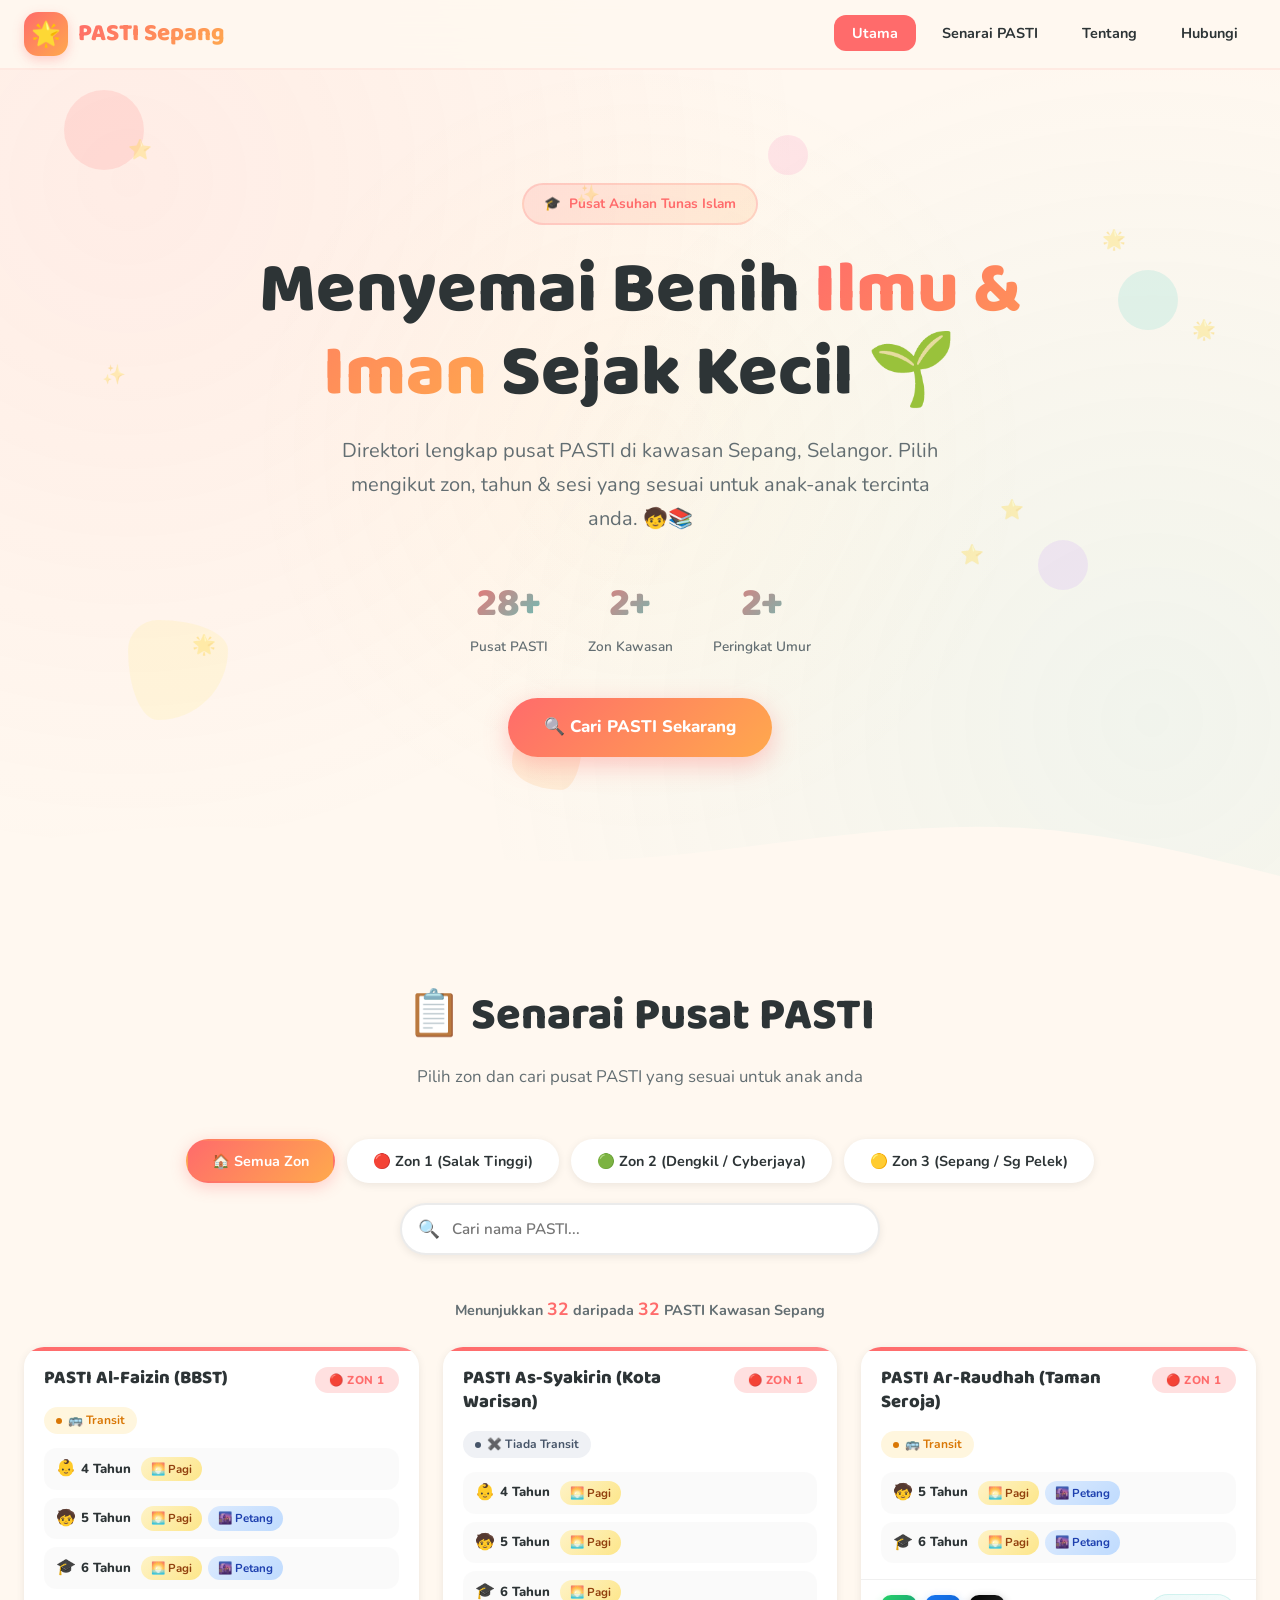
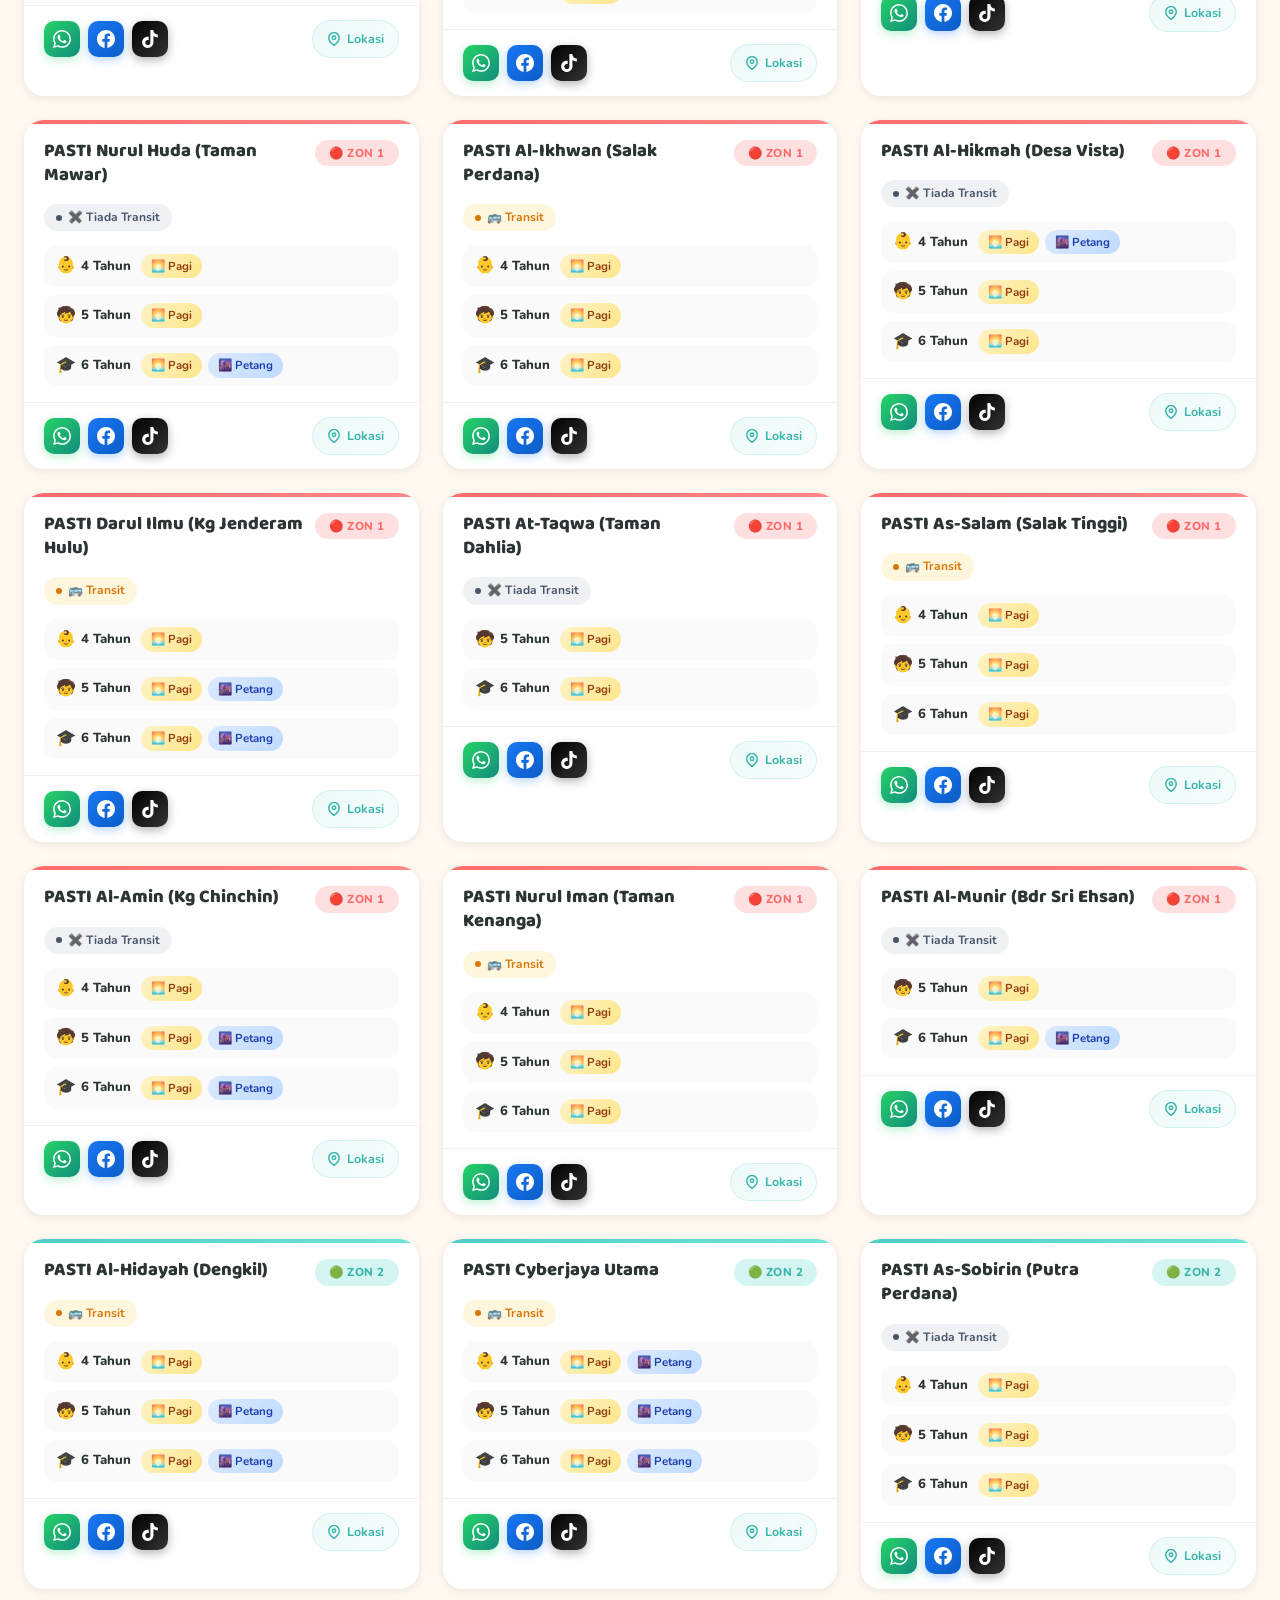
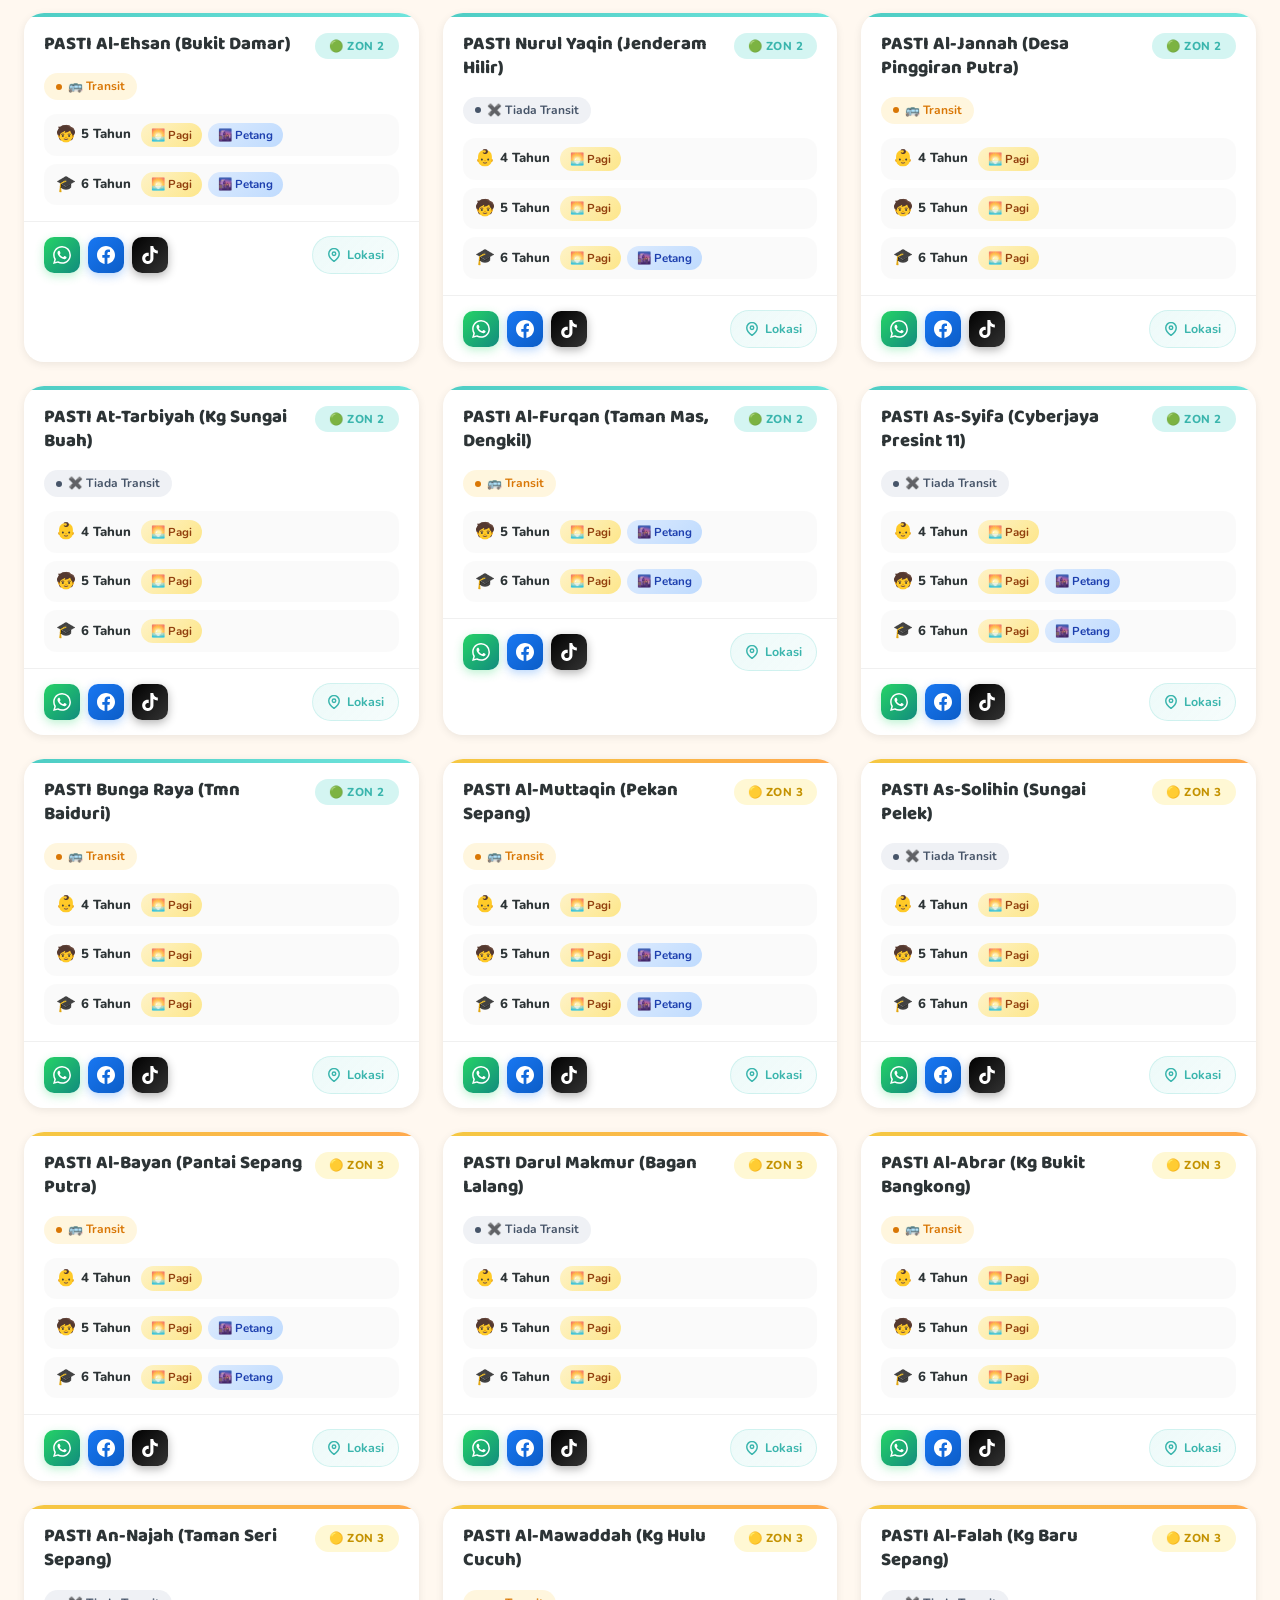
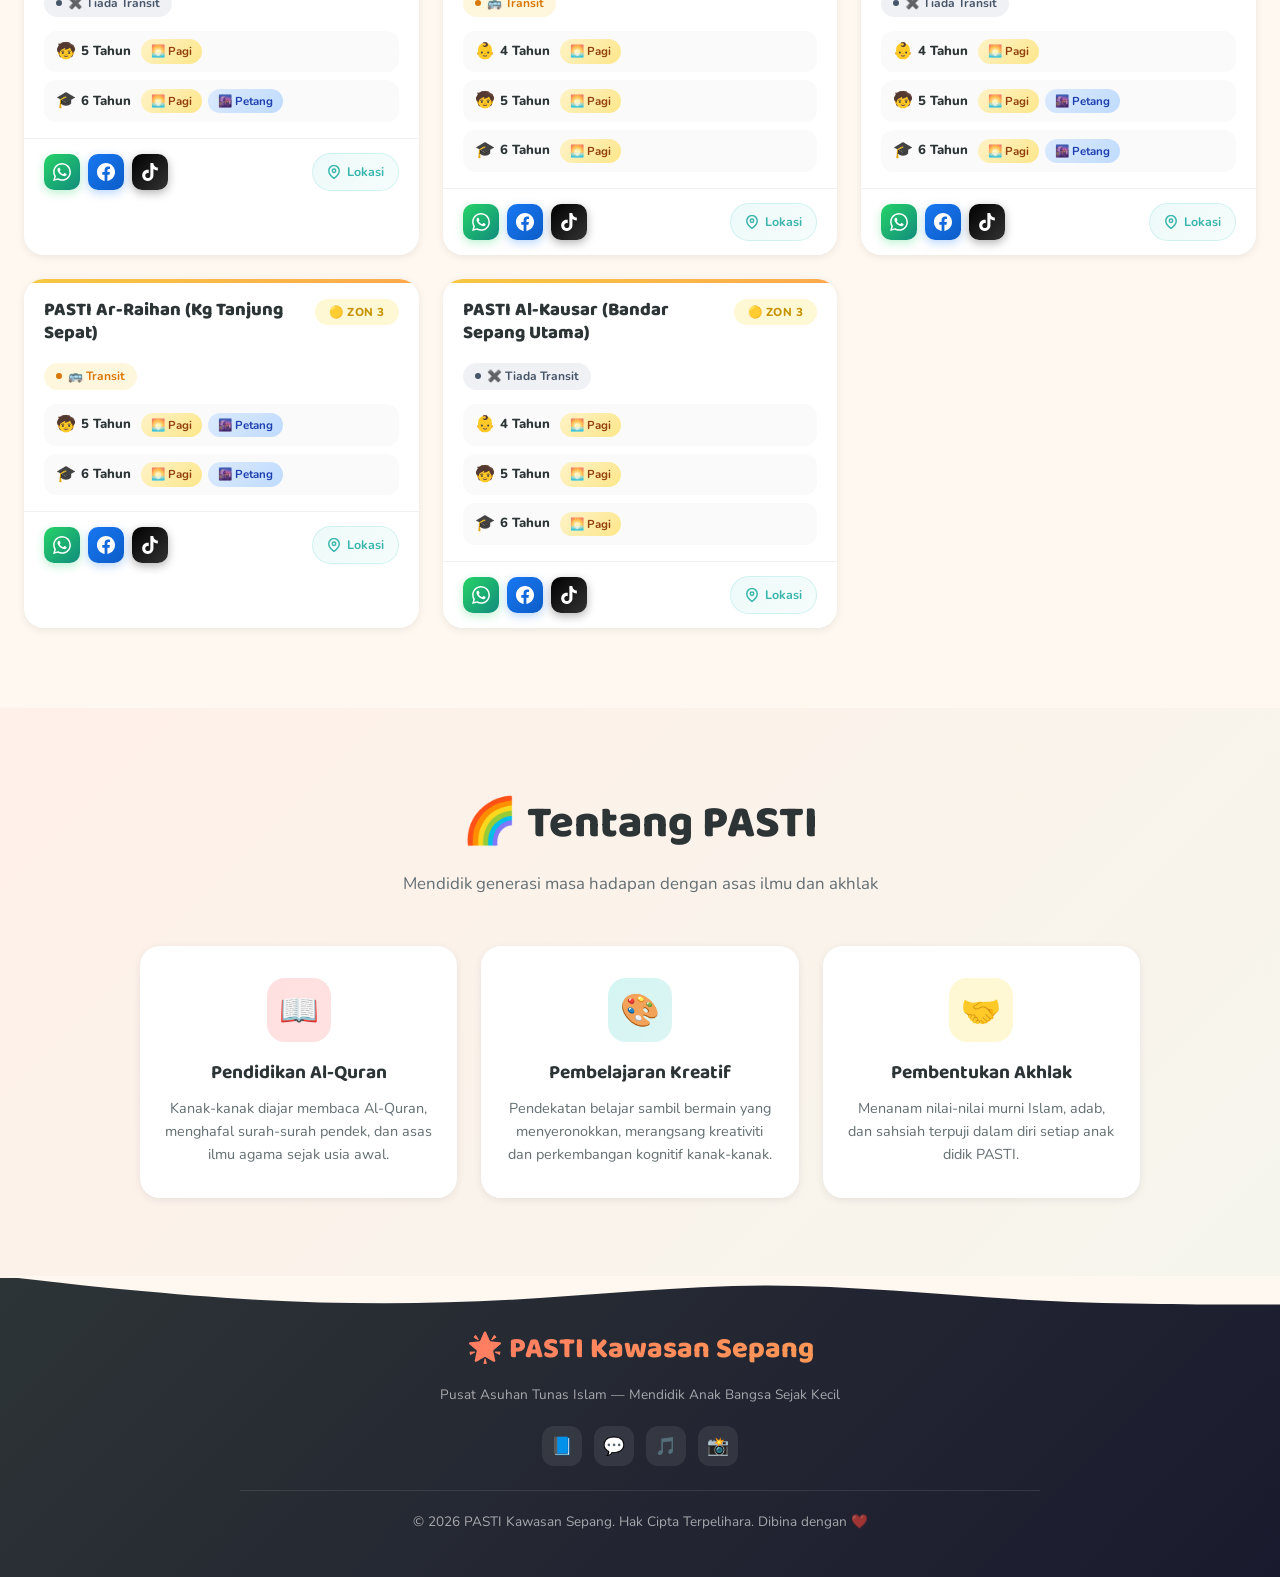
==== index.html @ 8400c545 "Initial commit - PASTI Sepang Landing Page" ====
<!DOCTYPE html>
<html lang="ms">
<head>
  <meta charset="UTF-8">
  <meta name="viewport" content="width=device-width, initial-scale=1.0">
  <meta name="description" content="Direktori PASTI (Pusat Asuhan Tunas Islam) - Cari pusat pendidikan awal kanak-kanak Islam berdekatan anda. Maklumat lengkap termasuk sesi, tahun, dan lokasi.">
  <meta name="keywords" content="PASTI, Pusat Asuhan Tunas Islam, pendidikan awal kanak-kanak, prasekolah Islam, Malaysia">
  <title>PASTI Kawasan Sepang — Pusat Asuhan Tunas Islam | Direktori Lengkap</title>
  <link rel="stylesheet" href="style.css">
  <link rel="icon" href="data:image/svg+xml,<svg xmlns='http://www.w3.org/2000/svg' viewBox='0 0 100 100'><text y='.9em' font-size='90'>🌟</text></svg>">
</head>
<body>

  <!-- Floating Decorative Shapes -->
  <div class="floating-shapes">
    <div class="shape"></div>
    <div class="shape"></div>
    <div class="shape"></div>
    <div class="shape"></div>
    <div class="shape"></div>
    <div class="shape"></div>
  </div>

  <!-- ========== NAVBAR ========== -->
  <nav class="navbar" id="navbar">
    <div class="nav-container">
      <a href="#" class="nav-logo">
        <div class="nav-logo-icon">🌟</div>
        <span class="nav-logo-text">PASTI Sepang</span>
      </a>
      <button class="mobile-menu-btn" id="mobileMenuBtn" aria-label="Toggle menu">☰</button>
      <ul class="nav-links" id="navLinks">
        <li><a href="#hero" class="active">Utama</a></li>
        <li><a href="#senarai">Senarai PASTI</a></li>
        <li><a href="#tentang">Tentang</a></li>
        <li><a href="#hubungi">Hubungi</a></li>
      </ul>
    </div>
  </nav>

  <!-- ========== HERO SECTION ========== -->
  <section class="hero" id="hero">
    <!-- Decorative Stars -->
    <div class="hero-stars">
      <span class="star">⭐</span>
      <span class="star">🌟</span>
      <span class="star">✨</span>
      <span class="star">⭐</span>
      <span class="star">🌟</span>
      <span class="star">✨</span>
      <span class="star">⭐</span>
      <span class="star">🌟</span>
    </div>

    <div class="hero-content">
      <div class="hero-badge">
        <span>🎓</span> Pusat Asuhan Tunas Islam
      </div>

      <h1>
        Menyemai Benih <span class="highlight">Ilmu & Iman</span> Sejak Kecil 🌱
      </h1>

      <p class="hero-subtitle">
        Direktori lengkap pusat PASTI di kawasan Sepang, Selangor. Pilih mengikut zon, tahun & sesi yang sesuai untuk anak-anak tercinta anda. 🧒📚
      </p>

      <div class="hero-stats">
        <div class="hero-stat">
          <div class="hero-stat-number" data-target="32">0+</div>
          <div class="hero-stat-label">Pusat PASTI</div>
        </div>
        <div class="hero-stat">
          <div class="hero-stat-number" data-target="3">0+</div>
          <div class="hero-stat-label">Zon Kawasan</div>
        </div>
        <div class="hero-stat">
          <div class="hero-stat-number" data-target="3">0+</div>
          <div class="hero-stat-label">Peringkat Umur</div>
        </div>
      </div>

      <div class="hero-cta">
        <a href="#senarai" class="hero-cta-btn">
          🔍 Cari PASTI Sekarang
        </a>
      </div>
    </div>

    <!-- Wave separator -->
    <svg class="hero-clouds" viewBox="0 0 1440 120" preserveAspectRatio="none">
      <path fill="#FFF8F0" d="M0,64L48,58.7C96,53,192,43,288,48C384,53,480,75,576,80C672,85,768,75,864,64C960,53,1056,43,1152,48C1248,53,1344,75,1392,85.3L1440,96L1440,120L1392,120C1344,120,1248,120,1152,120C1056,120,960,120,864,120C768,120,672,120,576,120C480,120,384,120,288,120C192,120,96,120,48,120L0,120Z"></path>
    </svg>
  </section>

  <!-- ========== PASTI LIST SECTION ========== -->
  <section class="section" id="senarai">
    <div class="filter-container">
      <div class="section-header">
        <h2 class="section-title">📋 Senarai Pusat PASTI</h2>
        <p class="section-subtitle">Pilih zon dan cari pusat PASTI yang sesuai untuk anak anda</p>
      </div>

      <!-- Zone Filters -->
      <div class="filter-bar">
        <button class="filter-btn active" data-zone="all">🏠 Semua Zon</button>
        <button class="filter-btn" data-zone="1">🔴 Zon 1 (Salak Tinggi)</button>
        <button class="filter-btn" data-zone="2">🟢 Zon 2 (Dengkil / Cyberjaya)</button>
        <button class="filter-btn" data-zone="3">🟡 Zon 3 (Sepang / Sg Pelek)</button>
      </div>

      <!-- Search -->
      <div class="search-container">
        <span class="search-icon">🔍</span>
        <input type="text" id="searchInput" class="search-input" placeholder="Cari nama PASTI..." aria-label="Cari PASTI">
      </div>

      <!-- Result count -->
      <div class="result-count" id="resultCount"></div>
    </div>

    <!-- Cards Grid -->
    <div class="cards-grid" id="cardsGrid">
      <!-- Cards rendered by JS -->
    </div>
  </section>

  <!-- ========== ABOUT SECTION ========== -->
  <section class="section about-section" id="tentang">
    <div class="section-header">
      <h2 class="section-title">🌈 Tentang PASTI</h2>
      <p class="section-subtitle">Mendidik generasi masa hadapan dengan asas ilmu dan akhlak</p>
    </div>

    <div class="about-grid">
      <div class="about-card">
        <div class="about-icon">📖</div>
        <h3>Pendidikan Al-Quran</h3>
        <p>Kanak-kanak diajar membaca Al-Quran, menghafal surah-surah pendek, dan asas ilmu agama sejak usia awal.</p>
      </div>
      <div class="about-card">
        <div class="about-icon">🎨</div>
        <h3>Pembelajaran Kreatif</h3>
        <p>Pendekatan belajar sambil bermain yang menyeronokkan, merangsang kreativiti dan perkembangan kognitif kanak-kanak.</p>
      </div>
      <div class="about-card">
        <div class="about-icon">🤝</div>
        <h3>Pembentukan Akhlak</h3>
        <p>Menanam nilai-nilai murni Islam, adab, dan sahsiah terpuji dalam diri setiap anak didik PASTI.</p>
      </div>
    </div>
  </section>

  <!-- ========== FOOTER ========== -->
  <footer class="footer" id="hubungi">
    <!-- Wave -->
    <svg class="footer-wave" viewBox="0 0 1440 60" preserveAspectRatio="none">
      <path fill="#FFF8F0" d="M0,0L48,5.3C96,11,192,21,288,26.7C384,32,480,32,576,26.7C672,21,768,11,864,10.7C960,11,1056,21,1152,26.7C1248,32,1344,32,1392,32L1440,32L1440,0L1392,0C1344,0,1248,0,1152,0C1056,0,960,0,864,0C768,0,672,0,576,0C480,0,384,0,288,0C192,0,96,0,48,0L0,0Z"></path>
    </svg>

    <div class="footer-content">
      <div class="footer-logo">🌟 PASTI Kawasan Sepang</div>
      <p>Pusat Asuhan Tunas Islam — Mendidik Anak Bangsa Sejak Kecil</p>

      <div class="footer-social">
        <a href="#" title="Facebook" aria-label="Facebook">📘</a>
        <a href="https://wa.me/60123456789" title="WhatsApp" aria-label="WhatsApp">💬</a>
        <a href="#" title="TikTok" aria-label="TikTok">🎵</a>
        <a href="#" title="Instagram" aria-label="Instagram">📸</a>
      </div>

      <hr class="footer-divider">

      <p class="footer-copy">© 2026 PASTI Kawasan Sepang. Hak Cipta Terpelihara. Dibina dengan ❤️</p>
    </div>
  </footer>

  <!-- Back to Top Button -->
  <button class="back-to-top" id="backToTop" aria-label="Kembali ke atas">
    ↑
  </button>

  <script src="script.js"></script>
</body>
</html>
---- style.css ----
﻿/* ========================================
   PASTI LANDING PAGE - CHILDREN'S THEME
   ======================================== */

@import url('https://fonts.googleapis.com/css2?family=Nunito:wght@400;600;700;800;900&family=Baloo+2:wght@400;500;600;700;800&display=swap');

/* ---------- CSS Variables ---------- */
:root {
  --primary: #FF6B6B;
  --primary-dark: #E85555;
  --secondary: #4ECDC4;
  --secondary-dark: #3AB5AD;
  --accent-yellow: #FFE66D;
  --accent-orange: #FFA94D;
  --accent-purple: #C084FC;
  --accent-pink: #F472B6;
  --accent-blue: #60A5FA;
  --accent-green: #34D399;
  --bg-light: #FFF8F0;
  --bg-card: #FFFFFF;
  --text-dark: #2D3436;
  --text-medium: #636E72;
  --text-light: #B2BEC3;
  --shadow-sm: 0 2px 8px rgba(0,0,0,0.08);
  --shadow-md: 0 4px 16px rgba(0,0,0,0.1);
  --shadow-lg: 0 8px 32px rgba(0,0,0,0.12);
  --shadow-glow: 0 0 30px rgba(78,205,196,0.3);
  --radius-sm: 12px;
  --radius-md: 20px;
  --radius-lg: 28px;
  --radius-xl: 40px;
  --font-heading: 'Baloo 2', cursive;
  --font-body: 'Nunito', sans-serif;

  /* Zone Colors */
  --zone1: #FF6B6B;
  --zone1-light: #FFE0E0;
  --zone2: #4ECDC4;
  --zone2-light: #D4F5F2;
  --zone3: #FFE66D;
  --zone3-light: #FFF8D4;
}

/* ---------- Reset & Base ---------- */
*, *::before, *::after {
  margin: 0;
  padding: 0;
  box-sizing: border-box;
}

html {
  scroll-behavior: smooth;
  font-size: 16px;
}

body {
  font-family: var(--font-body);
  background: var(--bg-light);
  color: var(--text-dark);
  overflow-x: hidden;
  line-height: 1.6;
}

/* ---------- Decorative Background ---------- */
body::before {
  content: '';
  position: fixed;
  top: 0;
  left: 0;
  width: 100%;
  height: 100%;
  background: 
    radial-gradient(circle at 10% 20%, rgba(255,107,107,0.08) 0%, transparent 50%),
    radial-gradient(circle at 90% 80%, rgba(78,205,196,0.08) 0%, transparent 50%),
    radial-gradient(circle at 50% 50%, rgba(255,230,109,0.05) 0%, transparent 50%);
  pointer-events: none;
  z-index: 0;
}

/* ---------- Floating Shapes (Decorative) ---------- */
.floating-shapes {
  position: fixed;
  top: 0;
  left: 0;
  width: 100%;
  height: 100%;
  pointer-events: none;
  z-index: 0;
  overflow: hidden;
}

.shape {
  position: absolute;
  border-radius: 50%;
  opacity: 0.15;
  animation: floatShape 20s infinite ease-in-out;
}

.shape:nth-child(1) {
  width: 80px;
  height: 80px;
  background: var(--primary);
  top: 10%;
  left: 5%;
  animation-delay: 0s;
}
.shape:nth-child(2) {
  width: 60px;
  height: 60px;
  background: var(--secondary);
  top: 30%;
  right: 8%;
  animation-delay: -5s;
}
.shape:nth-child(3) {
  width: 100px;
  height: 100px;
  background: var(--accent-yellow);
  bottom: 20%;
  left: 10%;
  animation-delay: -10s;
  border-radius: 30% 70% 70% 30% / 30% 30% 70% 70%;
}
.shape:nth-child(4) {
  width: 50px;
  height: 50px;
  background: var(--accent-purple);
  top: 60%;
  right: 15%;
  animation-delay: -3s;
}
.shape:nth-child(5) {
  width: 70px;
  height: 70px;
  background: var(--accent-orange);
  top: 80%;
  left: 40%;
  animation-delay: -7s;
  border-radius: 60% 40% 30% 70% / 60% 30% 70% 40%;
}
.shape:nth-child(6) {
  width: 40px;
  height: 40px;
  background: var(--accent-pink);
  top: 15%;
  left: 60%;
  animation-delay: -12s;
}

@keyframes floatShape {
  0%, 100% { transform: translateY(0) rotate(0deg); }
  25% { transform: translateY(-30px) rotate(90deg); }
  50% { transform: translateY(-15px) rotate(180deg); }
  75% { transform: translateY(-40px) rotate(270deg); }
}

/* ---------- Navbar ---------- */
.navbar {
  position: fixed;
  top: 0;
  left: 0;
  width: 100%;
  z-index: 1000;
  padding: 12px 0;
  transition: all 0.4s ease;
  background: rgba(255,248,240,0.85);
  backdrop-filter: blur(20px);
  -webkit-backdrop-filter: blur(20px);
  border-bottom: 2px solid rgba(255,107,107,0.1);
}

.navbar.scrolled {
  padding: 8px 0;
  background: rgba(255,255,255,0.95);
  box-shadow: var(--shadow-md);
}

.nav-container {
  max-width: 1280px;
  margin: 0 auto;
  padding: 0 24px;
  display: flex;
  align-items: center;
  justify-content: space-between;
}

.nav-logo {
  display: flex;
  align-items: center;
  gap: 10px;
  text-decoration: none;
}

.nav-logo-icon {
  width: 44px;
  height: 44px;
  background: linear-gradient(135deg, var(--primary), var(--accent-orange));
  border-radius: 14px;
  display: flex;
  align-items: center;
  justify-content: center;
  font-size: 24px;
  box-shadow: 0 4px 12px rgba(255,107,107,0.3);
  transition: transform 0.3s ease;
}

.nav-logo:hover .nav-logo-icon {
  transform: rotate(10deg) scale(1.05);
}

.nav-logo-text {
  font-family: var(--font-heading);
  font-size: 1.5rem;
  font-weight: 800;
  background: linear-gradient(135deg, var(--primary), var(--accent-orange));
  -webkit-background-clip: text;
  -webkit-text-fill-color: transparent;
  background-clip: text;
}

.nav-links {
  display: flex;
  align-items: center;
  gap: 8px;
  list-style: none;
}

.nav-links a {
  text-decoration: none;
  color: var(--text-dark);
  font-weight: 700;
  padding: 8px 18px;
  border-radius: var(--radius-sm);
  transition: all 0.3s ease;
  font-size: 0.9rem;
}

.nav-links a:hover {
  background: rgba(255,107,107,0.1);
  color: var(--primary);
}

.nav-links a.active {
  background: var(--primary);
  color: white;
}

.mobile-menu-btn {
  display: none;
  background: none;
  border: none;
  font-size: 1.8rem;
  cursor: pointer;
  color: var(--text-dark);
  padding: 4px;
}

/* ---------- Hero Section ---------- */
.hero {
  position: relative;
  min-height: 100vh;
  display: flex;
  align-items: center;
  justify-content: center;
  text-align: center;
  padding: 120px 24px 80px;
  overflow: hidden;
  z-index: 1;
}

.hero-content {
  max-width: 800px;
  z-index: 2;
}

.hero-badge {
  display: inline-flex;
  align-items: center;
  gap: 8px;
  padding: 8px 20px;
  background: linear-gradient(135deg, rgba(255,107,107,0.15), rgba(255,169,77,0.15));
  border-radius: 50px;
  font-size: 0.85rem;
  font-weight: 700;
  color: var(--primary);
  margin-bottom: 24px;
  border: 2px solid rgba(255,107,107,0.2);
  animation: fadeInDown 0.8s ease;
}

.hero-badge span {
  animation: pulse 2s infinite;
}

.hero h1 {
  font-family: var(--font-heading);
  font-size: clamp(2.5rem, 6vw, 4.5rem);
  font-weight: 800;
  line-height: 1.15;
  margin-bottom: 20px;
  animation: fadeInUp 0.8s ease 0.2s both;
}

.hero h1 .highlight {
  background: linear-gradient(135deg, var(--primary), var(--accent-orange), var(--secondary));
  -webkit-background-clip: text;
  -webkit-text-fill-color: transparent;
  background-clip: text;
  background-size: 200% 200%;
  animation: gradientShift 4s ease infinite;
}

.hero-subtitle {
  font-size: clamp(1rem, 2vw, 1.25rem);
  color: var(--text-medium);
  max-width: 600px;
  margin: 0 auto 36px;
  line-height: 1.7;
  animation: fadeInUp 0.8s ease 0.4s both;
}

.hero-stats {
  display: flex;
  justify-content: center;
  gap: 40px;
  flex-wrap: wrap;
  animation: fadeInUp 0.8s ease 0.6s both;
}

.hero-stat {
  text-align: center;
}

.hero-stat-number {
  font-family: var(--font-heading);
  font-size: 2.5rem;
  font-weight: 800;
  background: linear-gradient(135deg, var(--primary), var(--secondary));
  -webkit-background-clip: text;
  -webkit-text-fill-color: transparent;
  background-clip: text;
}

.hero-stat-label {
  font-size: 0.85rem;
  color: var(--text-medium);
  font-weight: 600;
}

.hero-cta {
  margin-top: 40px;
  animation: fadeInUp 0.8s ease 0.8s both;
}

.hero-cta-btn {
  display: inline-flex;
  align-items: center;
  gap: 10px;
  padding: 16px 36px;
  background: linear-gradient(135deg, var(--primary), var(--accent-orange));
  color: white;
  text-decoration: none;
  border-radius: 50px;
  font-weight: 800;
  font-size: 1.05rem;
  border: none;
  cursor: pointer;
  box-shadow: 0 8px 24px rgba(255,107,107,0.35);
  transition: all 0.3s ease;
}

.hero-cta-btn:hover {
  transform: translateY(-3px);
  box-shadow: 0 12px 32px rgba(255,107,107,0.45);
}

/* Decorative clouds */
.hero-clouds {
  position: absolute;
  bottom: 0;
  left: 0;
  width: 100%;
  height: 120px;
  z-index: 1;
}

/* Stars decoration */
.hero-stars {
  position: absolute;
  top: 0;
  left: 0;
  width: 100%;
  height: 100%;
  pointer-events: none;
}

.star {
  position: absolute;
  font-size: 1.2rem;
  opacity: 0.3;
  animation: twinkle 3s ease-in-out infinite;
}

.star:nth-child(1) { top: 15%; left: 10%; animation-delay: 0s; }
.star:nth-child(2) { top: 25%; right: 12%; animation-delay: 1s; }
.star:nth-child(3) { top: 40%; left: 8%; animation-delay: 0.5s; }
.star:nth-child(4) { top: 55%; right: 20%; animation-delay: 1.5s; }
.star:nth-child(5) { top: 70%; left: 15%; animation-delay: 2s; }
.star:nth-child(6) { top: 20%; left: 45%; animation-delay: 0.3s; }
.star:nth-child(7) { top: 60%; left: 75%; animation-delay: 1.2s; }
.star:nth-child(8) { top: 35%; right: 5%; animation-delay: 0.8s; }

@keyframes twinkle {
  0%, 100% { opacity: 0.2; transform: scale(1); }
  50% { opacity: 0.6; transform: scale(1.3); }
}

@keyframes gradientShift {
  0%, 100% { background-position: 0% 50%; }
  50% { background-position: 100% 50%; }
}

/* ---------- Section Common ---------- */
.section {
  position: relative;
  padding: 80px 24px;
  z-index: 1;
}

.section-header {
  text-align: center;
  margin-bottom: 48px;
}

.section-title {
  font-family: var(--font-heading);
  font-size: clamp(1.8rem, 4vw, 2.8rem);
  font-weight: 800;
  margin-bottom: 12px;
}

.section-subtitle {
  font-size: 1.05rem;
  color: var(--text-medium);
  max-width: 600px;
  margin: 0 auto;
}

/* ---------- Zone Filter ---------- */
.filter-container {
  max-width: 1280px;
  margin: 0 auto;
}

.filter-bar {
  display: flex;
  align-items: center;
  justify-content: center;
  gap: 12px;
  flex-wrap: wrap;
  margin-bottom: 20px;
}

.filter-btn {
  padding: 10px 24px;
  border: 2px solid transparent;
  border-radius: 50px;
  font-family: var(--font-body);
  font-weight: 700;
  font-size: 0.9rem;
  cursor: pointer;
  transition: all 0.3s ease;
  background: white;
  color: var(--text-dark);
  box-shadow: var(--shadow-sm);
}

.filter-btn:hover {
  transform: translateY(-2px);
  box-shadow: var(--shadow-md);
}

.filter-btn.active {
  background: linear-gradient(135deg, var(--primary), var(--accent-orange));
  color: white;
  border-color: transparent;
  box-shadow: 0 4px 16px rgba(255,107,107,0.3);
}

.filter-btn[data-zone="1"].active {
  background: linear-gradient(135deg, var(--zone1), #FF8787);
}
.filter-btn[data-zone="2"].active {
  background: linear-gradient(135deg, var(--zone2), #6FE4DC);
}
.filter-btn[data-zone="3"].active {
  background: linear-gradient(135deg, #F5C842, var(--accent-orange));
}

/* Search bar */
.search-container {
  max-width: 480px;
  margin: 0 auto 40px;
  position: relative;
}

.search-input {
  width: 100%;
  padding: 14px 20px 14px 50px;
  border: 2px solid rgba(0,0,0,0.08);
  border-radius: 50px;
  font-family: var(--font-body);
  font-size: 0.95rem;
  font-weight: 600;
  background: white;
  color: var(--text-dark);
  box-shadow: var(--shadow-sm);
  transition: all 0.3s ease;
  outline: none;
}

.search-input:focus {
  border-color: var(--secondary);
  box-shadow: 0 0 0 4px rgba(78,205,196,0.15);
}

.search-icon {
  position: absolute;
  left: 18px;
  top: 50%;
  transform: translateY(-50%);
  font-size: 1.1rem;
  color: var(--text-light);
}

/* Result count */
.result-count {
  text-align: center;
  margin-bottom: 24px;
  font-weight: 700;
  color: var(--text-medium);
  font-size: 0.9rem;
}

.result-count span {
  color: var(--primary);
  font-size: 1.1rem;
}

/* ---------- Cards Grid ---------- */
.cards-grid {
  max-width: 1280px;
  margin: 0 auto;
  display: grid;
  grid-template-columns: repeat(auto-fill, minmax(360px, 1fr));
  gap: 24px;
}

/* ---------- PASTI Card ---------- */
.pasti-card {
  background: var(--bg-card);
  border-radius: var(--radius-md);
  overflow: hidden;
  box-shadow: var(--shadow-sm);
  transition: all 0.4s cubic-bezier(0.25, 0.46, 0.45, 0.94);
  position: relative;
  animation: fadeInUp 0.6s ease both;
}

.pasti-card:hover {
  transform: translateY(-6px);
  box-shadow: var(--shadow-lg);
}

.pasti-card::before {
  content: '';
  position: absolute;
  top: 0;
  left: 0;
  right: 0;
  height: 4px;
  border-radius: var(--radius-md) var(--radius-md) 0 0;
}

.pasti-card[data-zone="1"]::before {
  background: linear-gradient(90deg, var(--zone1), #FF8787);
}
.pasti-card[data-zone="2"]::before {
  background: linear-gradient(90deg, var(--zone2), #6FE4DC);
}
.pasti-card[data-zone="3"]::before {
  background: linear-gradient(90deg, #F5C842, var(--accent-orange));
}

.card-header {
  padding: 20px 20px 12px;
  display: flex;
  align-items: flex-start;
  justify-content: space-between;
  gap: 12px;
}

.card-title-wrap {
  flex: 1;
}

.card-title {
  font-family: var(--font-heading);
  font-size: 1.15rem;
  font-weight: 800;
  color: var(--text-dark);
  line-height: 1.3;
  margin-bottom: 4px;
}

.card-zone-badge {
  padding: 4px 14px;
  border-radius: 50px;
  font-size: 0.72rem;
  font-weight: 800;
  text-transform: uppercase;
  letter-spacing: 0.5px;
  white-space: nowrap;
  flex-shrink: 0;
}

.card-zone-badge.zone-1 {
  background: var(--zone1-light);
  color: var(--zone1);
}
.card-zone-badge.zone-2 {
  background: var(--zone2-light);
  color: var(--secondary-dark);
}
.card-zone-badge.zone-3 {
  background: var(--zone3-light);
  color: #C49200;
}

/* Transit status */
.card-status {
  padding: 0 20px;
  margin-bottom: 14px;
}

.status-badge {
  display: inline-flex;
  align-items: center;
  gap: 6px;
  padding: 4px 12px;
  border-radius: 50px;
  font-size: 0.75rem;
  font-weight: 700;
}

.status-badge.transit {
  background: rgba(251,191,36,0.15);
  color: #D97706;
}

.status-badge.tiada-transit {
  background: rgba(148,163,184,0.15);
  color: #475569;
}

.status-dot {
  width: 6px;
  height: 6px;
  border-radius: 50%;
}

.status-badge.transit .status-dot {
  background: #D97706;
  animation: blink 1.5s infinite;
}

.status-badge.tiada-transit .status-dot {
  background: #475569;
}

@keyframes blink {
  0%, 100% { opacity: 1; }
  50% { opacity: 0.3; }
}

/* Year / Session Info */
.card-body {
  padding: 0 20px 16px;
}

.year-grid {
  display: flex;
  flex-direction: column;
  gap: 8px;
}

.year-row {
  display: flex;
  align-items: center;
  gap: 10px;
  padding: 8px 12px;
  background: rgba(0,0,0,0.02);
  border-radius: var(--radius-sm);
  transition: background 0.2s ease;
}

.year-row:hover {
  background: rgba(0,0,0,0.04);
}

.year-label {
  font-weight: 800;
  font-size: 0.82rem;
  color: var(--text-dark);
  min-width: 65px;
  display: flex;
  align-items: center;
  gap: 5px;
}

.year-label .emoji {
  font-size: 1rem;
}

.session-tags {
  display: flex;
  gap: 6px;
  flex-wrap: wrap;
}

.session-tag {
  padding: 3px 10px;
  border-radius: 50px;
  font-size: 0.72rem;
  font-weight: 700;
}

.session-tag.pagi {
  background: linear-gradient(135deg, #FEF3C7, #FDE68A);
  color: #92400E;
}

.session-tag.petang {
  background: linear-gradient(135deg, #DBEAFE, #BFDBFE);
  color: #1E40AF;
}

/* Card Footer - Contact & Location */
.card-footer {
  padding: 14px 20px;
  border-top: 1px solid rgba(0,0,0,0.06);
  display: flex;
  align-items: center;
  justify-content: space-between;
  gap: 12px;
}

.contact-links {
  display: flex;
  gap: 8px;
}

.contact-link {
  width: 36px;
  height: 36px;
  border-radius: 10px;
  display: flex;
  align-items: center;
  justify-content: center;
  text-decoration: none;
  font-size: 1.1rem;
  transition: all 0.3s ease;
  color: white;
}

.contact-link:hover {
  transform: translateY(-3px) scale(1.05);
}

.contact-link.whatsapp {
  background: linear-gradient(135deg, #25D366, #128C7E);
  box-shadow: 0 3px 10px rgba(37,211,102,0.3);
}

.contact-link.facebook {
  background: linear-gradient(135deg, #1877F2, #0C5DC7);
  box-shadow: 0 3px 10px rgba(24,119,242,0.3);
}

.contact-link.tiktok {
  background: linear-gradient(135deg, #010101, #333);
  box-shadow: 0 3px 10px rgba(0,0,0,0.3);
}

.map-link {
  display: flex;
  align-items: center;
  gap: 6px;
  padding: 8px 14px;
  background: linear-gradient(135deg, rgba(78,205,196,0.1), rgba(78,205,196,0.05));
  border: 1px solid rgba(78,205,196,0.2);
  border-radius: 50px;
  text-decoration: none;
  color: var(--secondary-dark);
  font-size: 0.78rem;
  font-weight: 700;
  transition: all 0.3s ease;
}

.map-link:hover {
  background: var(--secondary);
  color: white;
  border-color: var(--secondary);
  transform: translateY(-2px);
}

/* No results */
.no-results {
  grid-column: 1 / -1;
  text-align: center;
  padding: 60px 20px;
}

.no-results-icon {
  font-size: 4rem;
  margin-bottom: 16px;
}

.no-results h3 {
  font-family: var(--font-heading);
  font-size: 1.5rem;
  margin-bottom: 8px;
  color: var(--text-dark);
}

.no-results p {
  color: var(--text-medium);
}

/* ---------- About Section ---------- */
.about-section {
  background: linear-gradient(135deg, rgba(255,107,107,0.05), rgba(78,205,196,0.05));
}

.about-grid {
  max-width: 1000px;
  margin: 0 auto;
  display: grid;
  grid-template-columns: repeat(auto-fit, minmax(280px, 1fr));
  gap: 24px;
}

.about-card {
  background: white;
  border-radius: var(--radius-md);
  padding: 32px 24px;
  text-align: center;
  box-shadow: var(--shadow-sm);
  transition: all 0.3s ease;
}

.about-card:hover {
  transform: translateY(-4px);
  box-shadow: var(--shadow-md);
}

.about-icon {
  width: 64px;
  height: 64px;
  border-radius: 18px;
  display: flex;
  align-items: center;
  justify-content: center;
  font-size: 2rem;
  margin: 0 auto 16px;
}

.about-card:nth-child(1) .about-icon {
  background: linear-gradient(135deg, var(--zone1-light), rgba(255,107,107,0.2));
}
.about-card:nth-child(2) .about-icon {
  background: linear-gradient(135deg, var(--zone2-light), rgba(78,205,196,0.2));
}
.about-card:nth-child(3) .about-icon {
  background: linear-gradient(135deg, var(--zone3-light), rgba(255,230,109,0.3));
}

.about-card h3 {
  font-family: var(--font-heading);
  font-size: 1.2rem;
  font-weight: 700;
  margin-bottom: 8px;
}

.about-card p {
  color: var(--text-medium);
  font-size: 0.9rem;
  line-height: 1.6;
}

/* ---------- Footer ---------- */
.footer {
  background: linear-gradient(135deg, #2D3436, #1a1a2e);
  color: white;
  padding: 48px 24px 24px;
  text-align: center;
  position: relative;
  z-index: 1;
}

.footer-content {
  max-width: 800px;
  margin: 0 auto;
}

.footer-logo {
  font-family: var(--font-heading);
  font-size: 1.8rem;
  font-weight: 800;
  margin-bottom: 12px;
  background: linear-gradient(135deg, var(--primary), var(--accent-orange));
  -webkit-background-clip: text;
  -webkit-text-fill-color: transparent;
  background-clip: text;
}

.footer p {
  color: rgba(255,255,255,0.6);
  font-size: 0.85rem;
  margin-bottom: 20px;
}

.footer-wave {
  position: absolute;
  top: -2px;
  left: 0;
  width: 100%;
}

.footer-social {
  display: flex;
  justify-content: center;
  gap: 12px;
  margin-bottom: 24px;
}

.footer-social a {
  width: 40px;
  height: 40px;
  border-radius: 12px;
  display: flex;
  align-items: center;
  justify-content: center;
  background: rgba(255,255,255,0.08);
  color: white;
  text-decoration: none;
  font-size: 1.1rem;
  transition: all 0.3s ease;
}

.footer-social a:hover {
  background: var(--primary);
  transform: translateY(-3px);
}

.footer-divider {
  border: none;
  border-top: 1px solid rgba(255,255,255,0.1);
  margin: 20px 0;
}

.footer-copy {
  font-size: 0.8rem;
  color: rgba(255,255,255,0.4);
}

/* ---------- Back to top ---------- */
.back-to-top {
  position: fixed;
  bottom: 30px;
  right: 30px;
  width: 48px;
  height: 48px;
  border-radius: 50%;
  background: linear-gradient(135deg, var(--primary), var(--accent-orange));
  color: white;
  border: none;
  font-size: 1.3rem;
  cursor: pointer;
  box-shadow: 0 4px 16px rgba(255,107,107,0.35);
  display: flex;
  align-items: center;
  justify-content: center;
  z-index: 999;
  opacity: 0;
  visibility: hidden;
  transform: translateY(20px);
  transition: all 0.3s ease;
}

.back-to-top.visible {
  opacity: 1;
  visibility: visible;
  transform: translateY(0);
}

.back-to-top:hover {
  transform: translateY(-3px) scale(1.05);
}

/* ---------- Animations ---------- */
@keyframes fadeInUp {
  from { opacity: 0; transform: translateY(30px); }
  to { opacity: 1; transform: translateY(0); }
}

@keyframes fadeInDown {
  from { opacity: 0; transform: translateY(-20px); }
  to { opacity: 1; transform: translateY(0); }
}

@keyframes pulse {
  0%, 100% { transform: scale(1); }
  50% { transform: scale(1.1); }
}

/* Card stagger animation */
.pasti-card:nth-child(1) { animation-delay: 0.05s; }
.pasti-card:nth-child(2) { animation-delay: 0.1s; }
.pasti-card:nth-child(3) { animation-delay: 0.15s; }
.pasti-card:nth-child(4) { animation-delay: 0.2s; }
.pasti-card:nth-child(5) { animation-delay: 0.25s; }
.pasti-card:nth-child(6) { animation-delay: 0.3s; }
.pasti-card:nth-child(7) { animation-delay: 0.35s; }
.pasti-card:nth-child(8) { animation-delay: 0.4s; }
.pasti-card:nth-child(9) { animation-delay: 0.45s; }

/* ---------- Responsive ---------- */
@media (max-width: 768px) {
  .nav-links {
    display: none;
    position: absolute;
    top: 100%;
    left: 0;
    right: 0;
    background: white;
    flex-direction: column;
    padding: 16px;
    box-shadow: var(--shadow-lg);
    border-radius: 0 0 var(--radius-md) var(--radius-md);
  }

  .nav-links.open {
    display: flex;
  }

  .mobile-menu-btn {
    display: block;
  }

  .hero {
    padding: 100px 20px 60px;
    min-height: auto;
  }

  .hero h1 {
    font-size: 2.2rem;
  }

  .hero-stats {
    gap: 20px;
  }

  .cards-grid {
    grid-template-columns: 1fr;
  }

  .filter-bar {
    gap: 8px;
  }

  .filter-btn {
    padding: 8px 16px;
    font-size: 0.82rem;
  }

  .section {
    padding: 60px 16px;
  }

  .card-footer {
    flex-direction: column;
    align-items: flex-start;
  }
}

@media (max-width: 480px) {
  .hero-stat-number {
    font-size: 2rem;
  }

  .year-row {
    flex-direction: column;
    align-items: flex-start;
    gap: 6px;
  }
}

/* ---------- Scrollbar ---------- */
::-webkit-scrollbar {
  width: 8px;
}
::-webkit-scrollbar-track {
  background: var(--bg-light);
}
::-webkit-scrollbar-thumb {
  background: linear-gradient(135deg, var(--primary), var(--secondary));
  border-radius: 10px;
}
::-webkit-scrollbar-thumb:hover {
  background: var(--primary-dark);
}
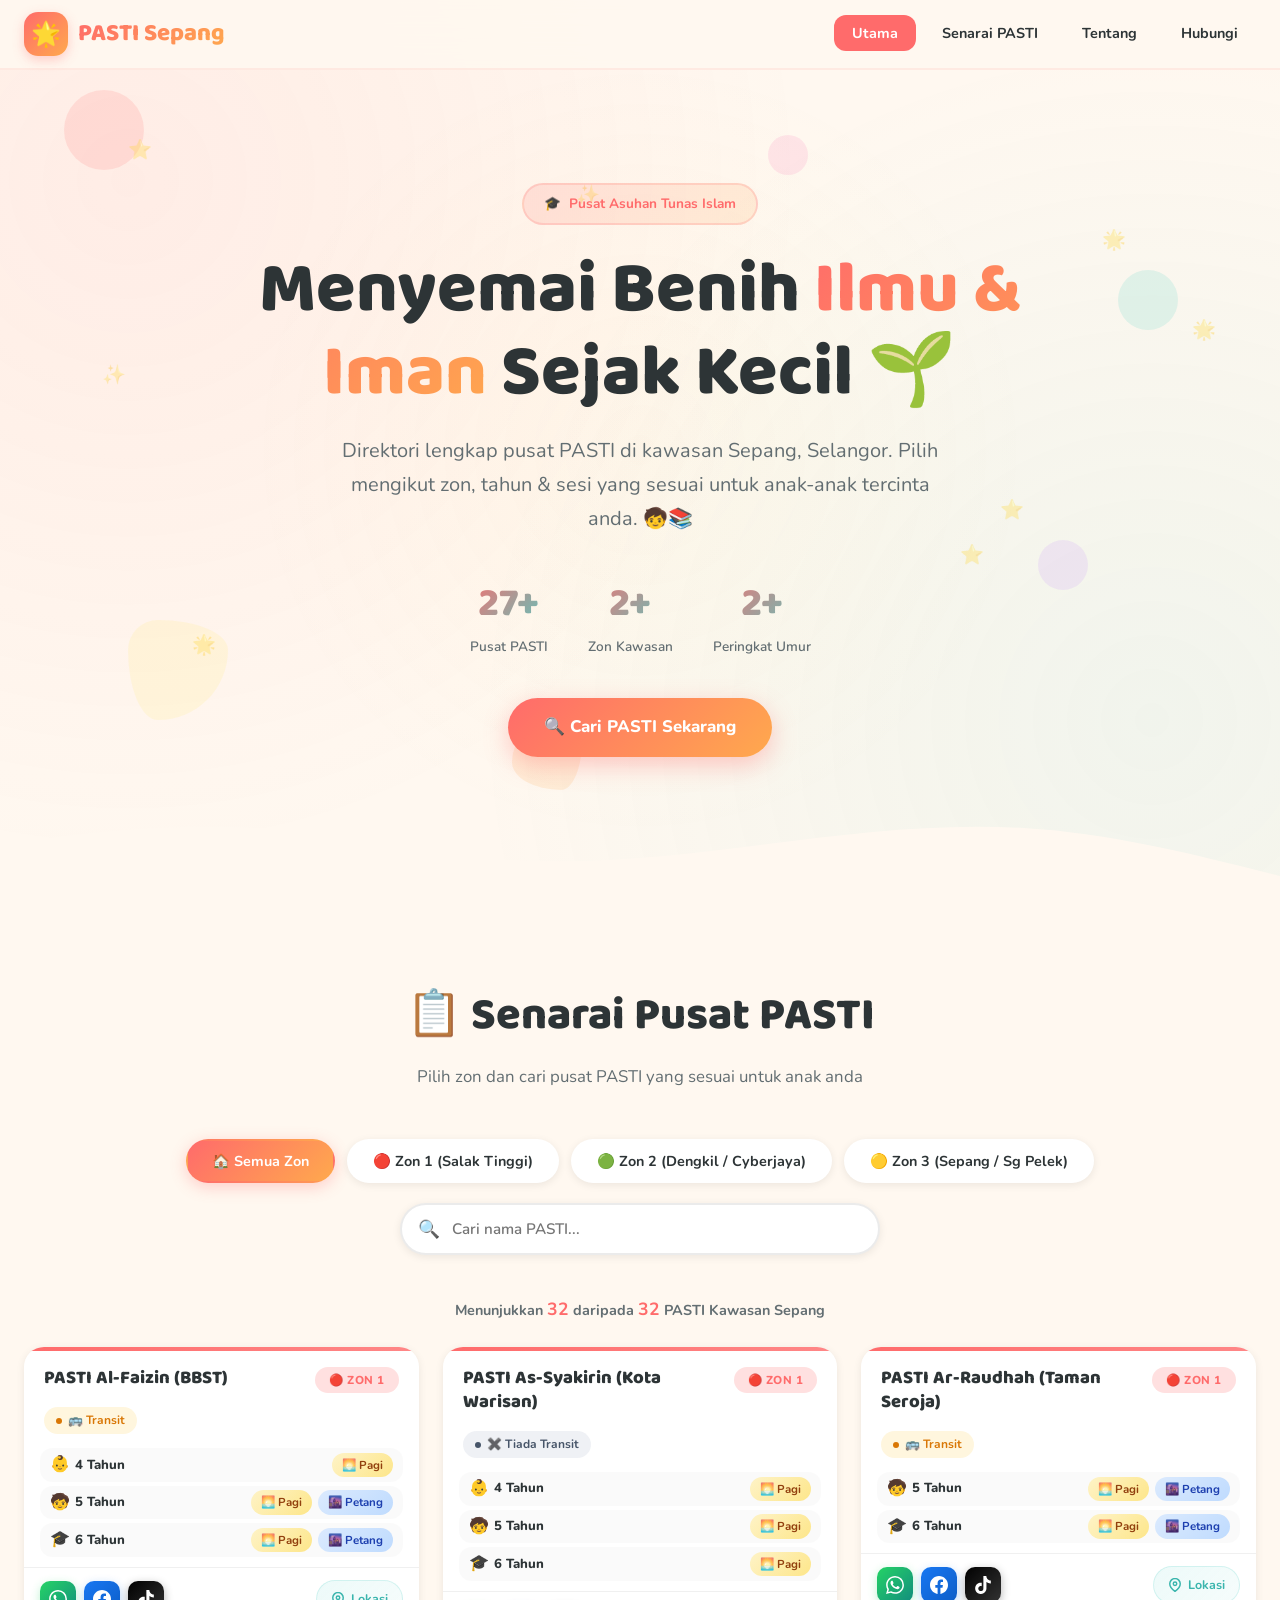
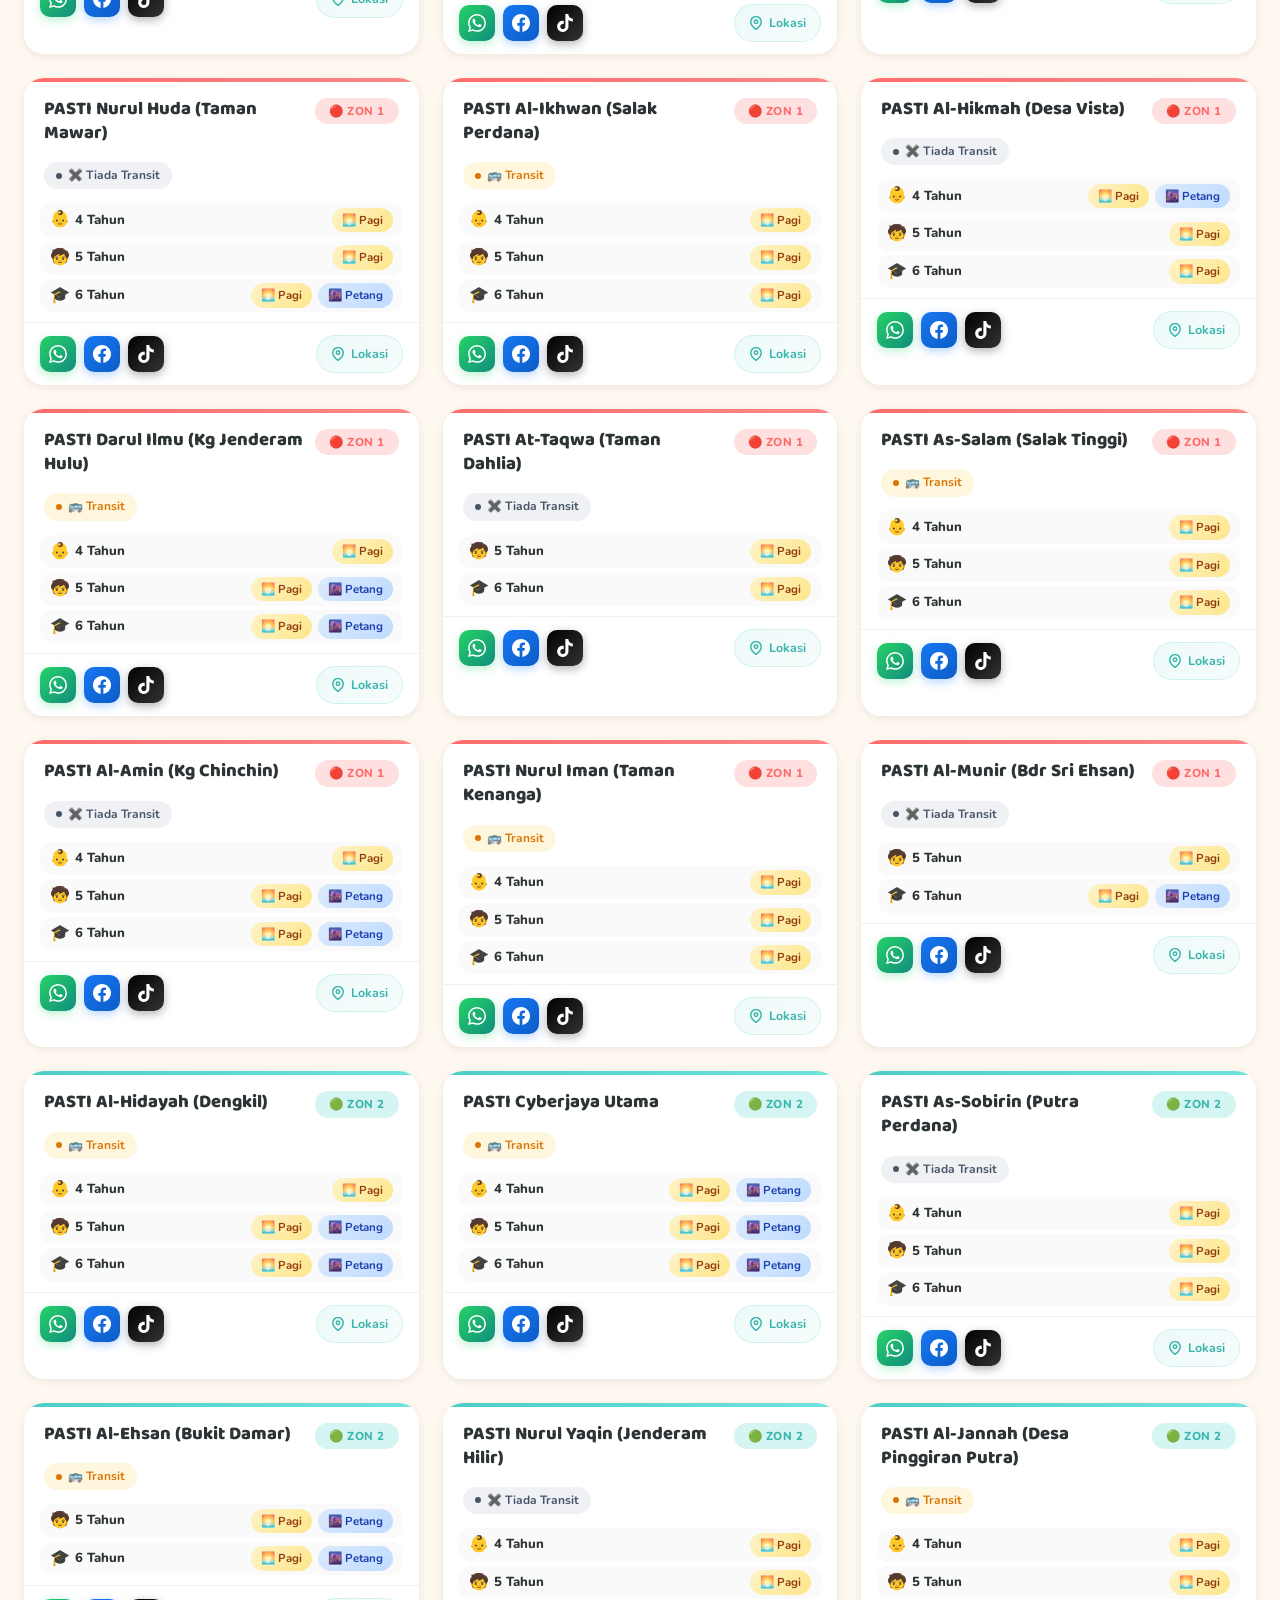
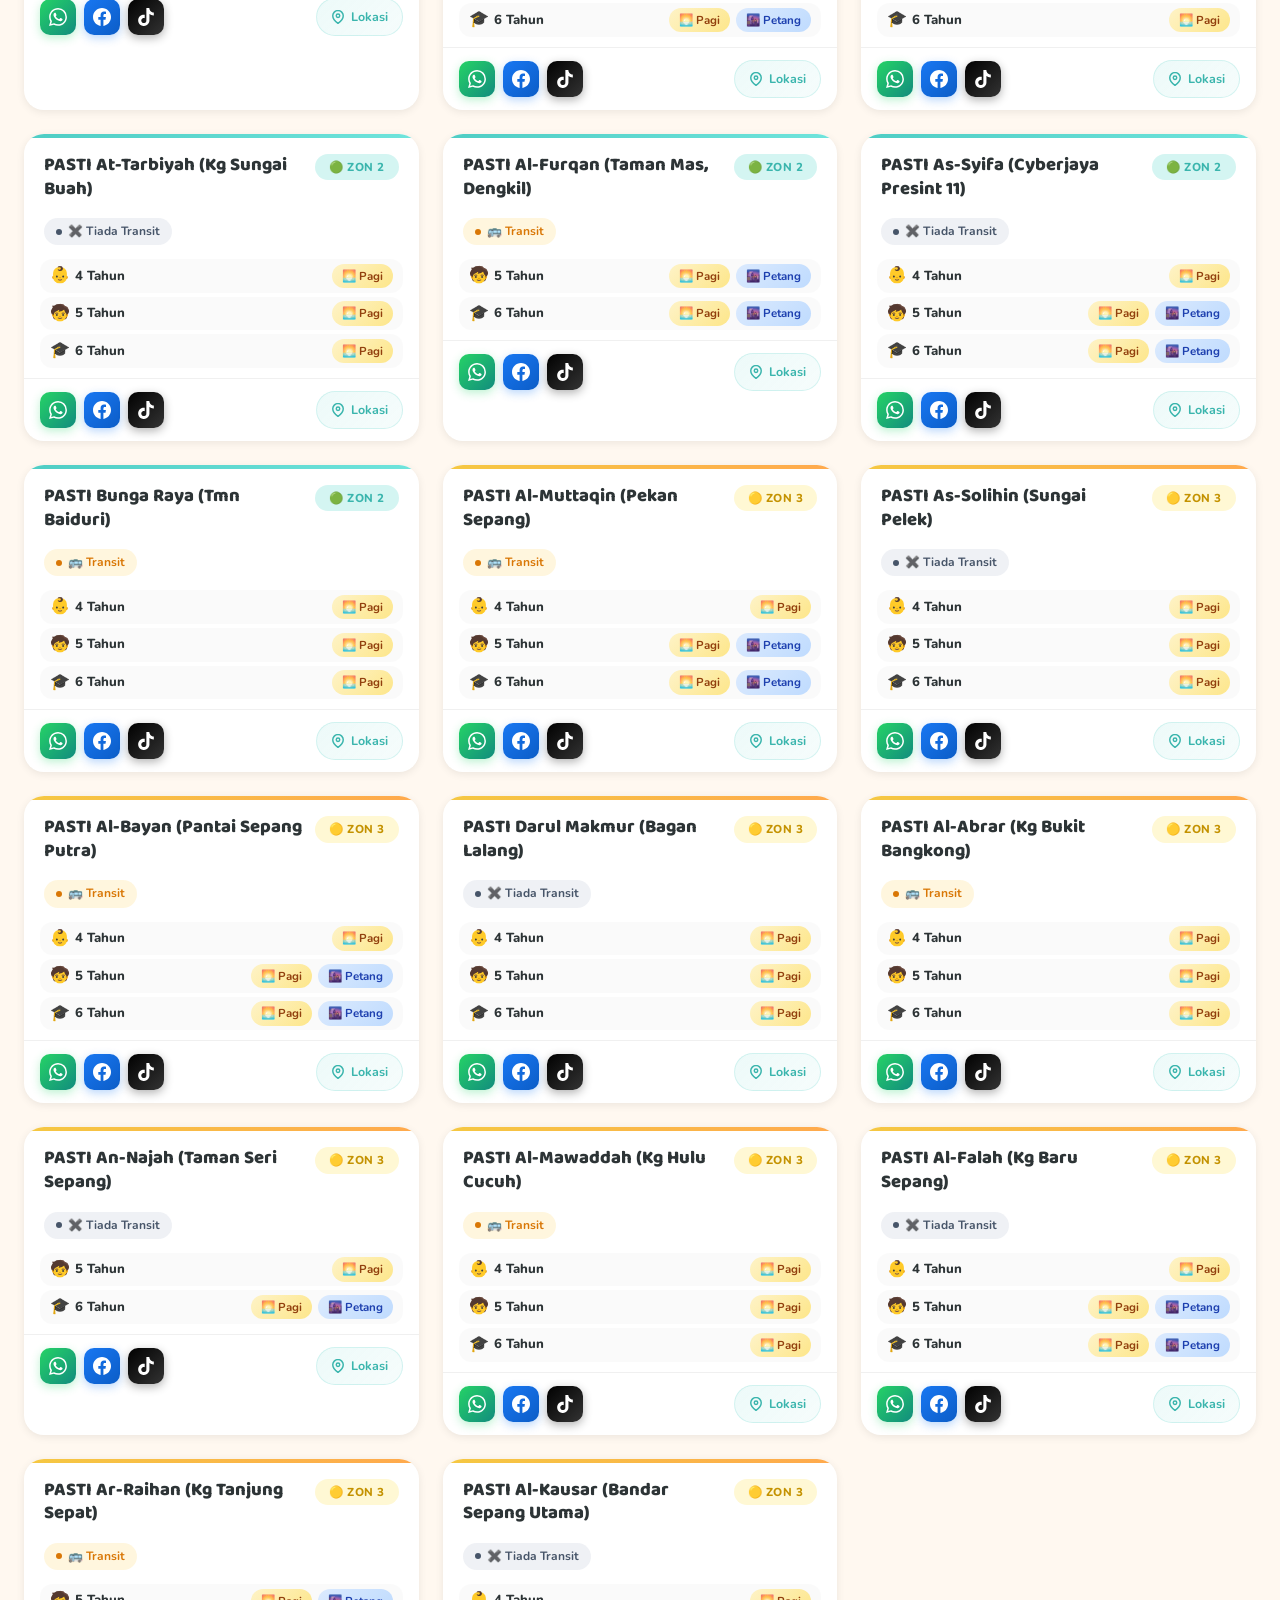
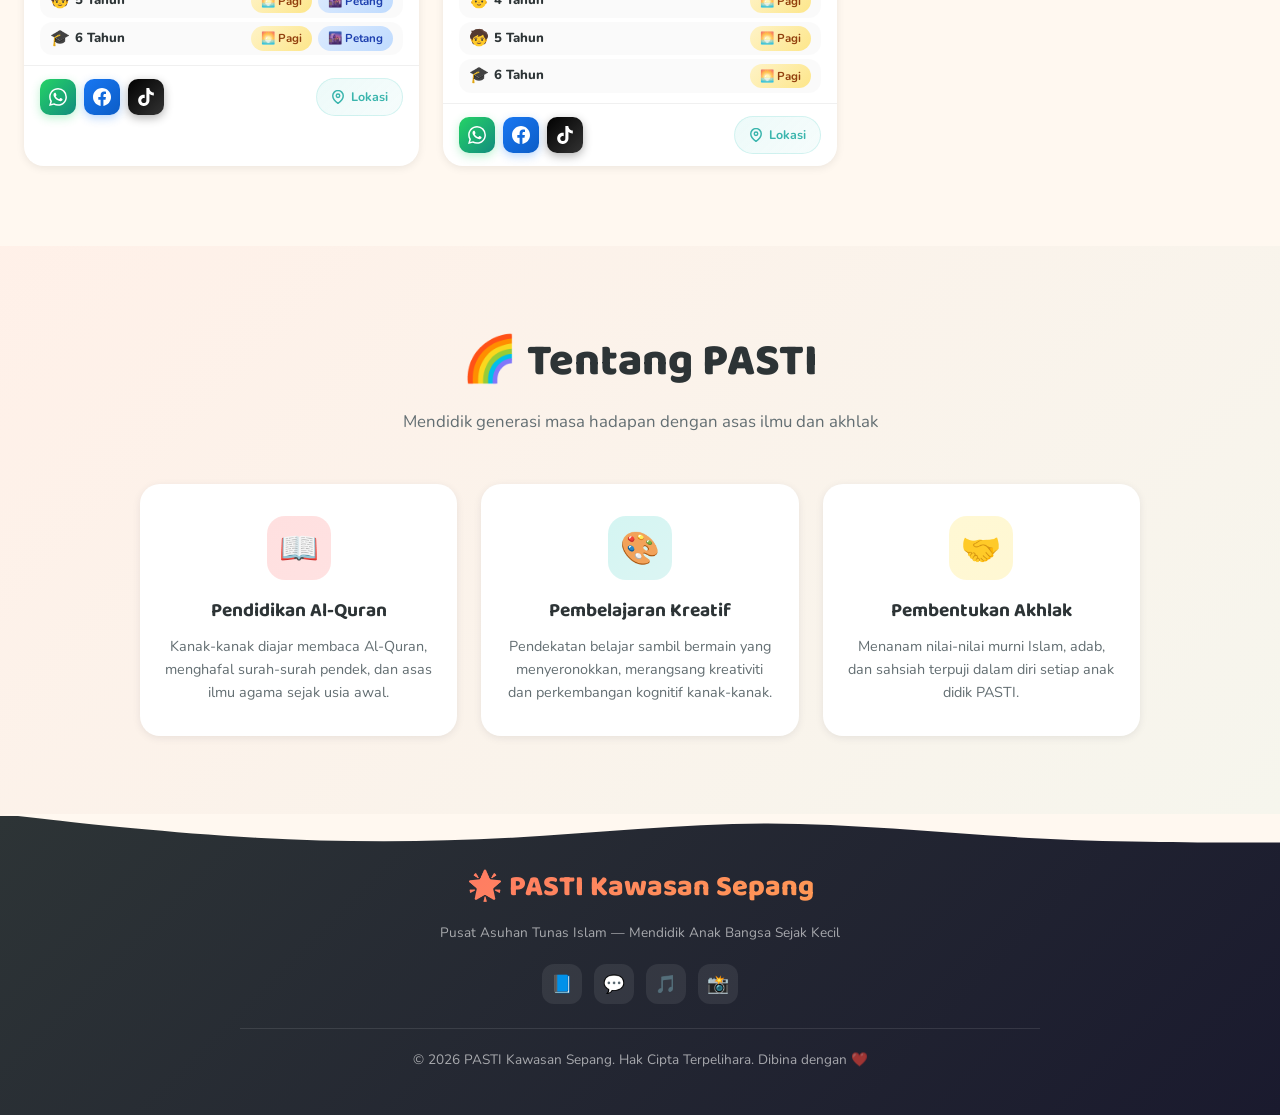
==== commit 96a698cb: "UI: Force nowrap on card footer and bust cache" ====
--- a/index.html
+++ b/index.html
@@ -6,7 +6,7 @@
   <meta name="description" content="Direktori PASTI (Pusat Asuhan Tunas Islam) - Cari pusat pendidikan awal kanak-kanak Islam berdekatan anda. Maklumat lengkap termasuk sesi, tahun, dan lokasi.">
   <meta name="keywords" content="PASTI, Pusat Asuhan Tunas Islam, pendidikan awal kanak-kanak, prasekolah Islam, Malaysia">
   <title>PASTI Kawasan Sepang — Pusat Asuhan Tunas Islam | Direktori Lengkap</title>
-  <link rel="stylesheet" href="style.css">
+  <link rel="stylesheet" href="style.css?v=2">
   <link rel="icon" href="data:image/svg+xml,<svg xmlns='http://www.w3.org/2000/svg' viewBox='0 0 100 100'><text y='.9em' font-size='90'>🌟</text></svg>">
 </head>
 <body>
--- a/style.css
+++ b/style.css
@@ -1,4 +1,4 @@
-﻿/* ========================================
+/* ========================================
    PASTI LANDING PAGE - CHILDREN'S THEME
    ======================================== */
 
@@ -685,20 +685,21 @@
 
 /* Year / Session Info */
 .card-body {
-  padding: 0 20px 16px;
+  padding: 0 16px 10px;
 }
 
 .year-grid {
   display: flex;
   flex-direction: column;
-  gap: 8px;
+  gap: 4px;
 }
 
 .year-row {
   display: flex;
   align-items: center;
+  justify-content: space-between;
   gap: 10px;
-  padding: 8px 12px;
+  padding: 4px 10px;
   background: rgba(0,0,0,0.02);
   border-radius: var(--radius-sm);
   transition: background 0.2s ease;
@@ -747,12 +748,13 @@
 
 /* Card Footer - Contact & Location */
 .card-footer {
-  padding: 14px 20px;
+  padding: 12px 16px;
   border-top: 1px solid rgba(0,0,0,0.06);
   display: flex;
+  flex-wrap: nowrap !important;
   align-items: center;
   justify-content: space-between;
-  gap: 12px;
+  gap: 8px;
 }
 
 .contact-links {
@@ -1088,10 +1090,7 @@
     padding: 60px 16px;
   }
 
-  .card-footer {
-    flex-direction: column;
-    align-items: flex-start;
-  }
+
 }
 
 @media (max-width: 480px) {
@@ -1100,8 +1099,6 @@
   }
 
   .year-row {
-    flex-direction: column;
-    align-items: flex-start;
     gap: 6px;
   }
 }
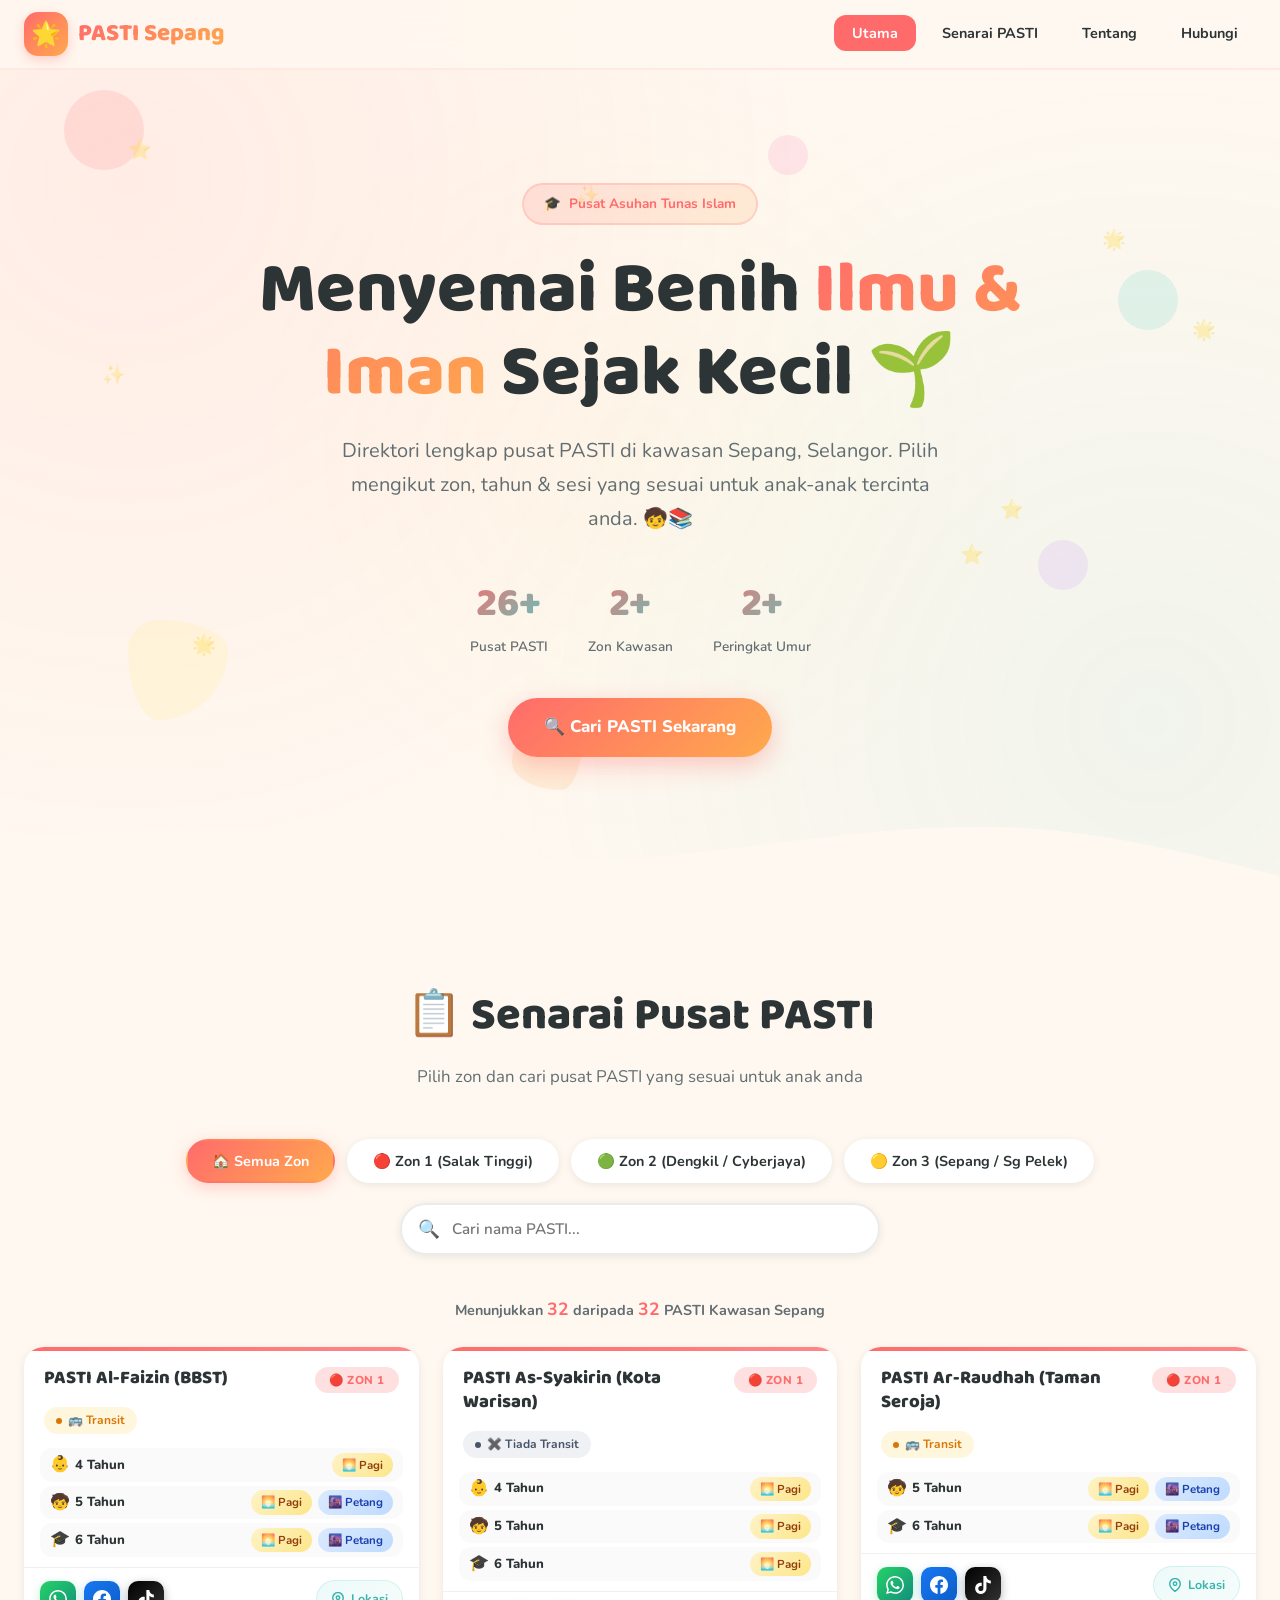
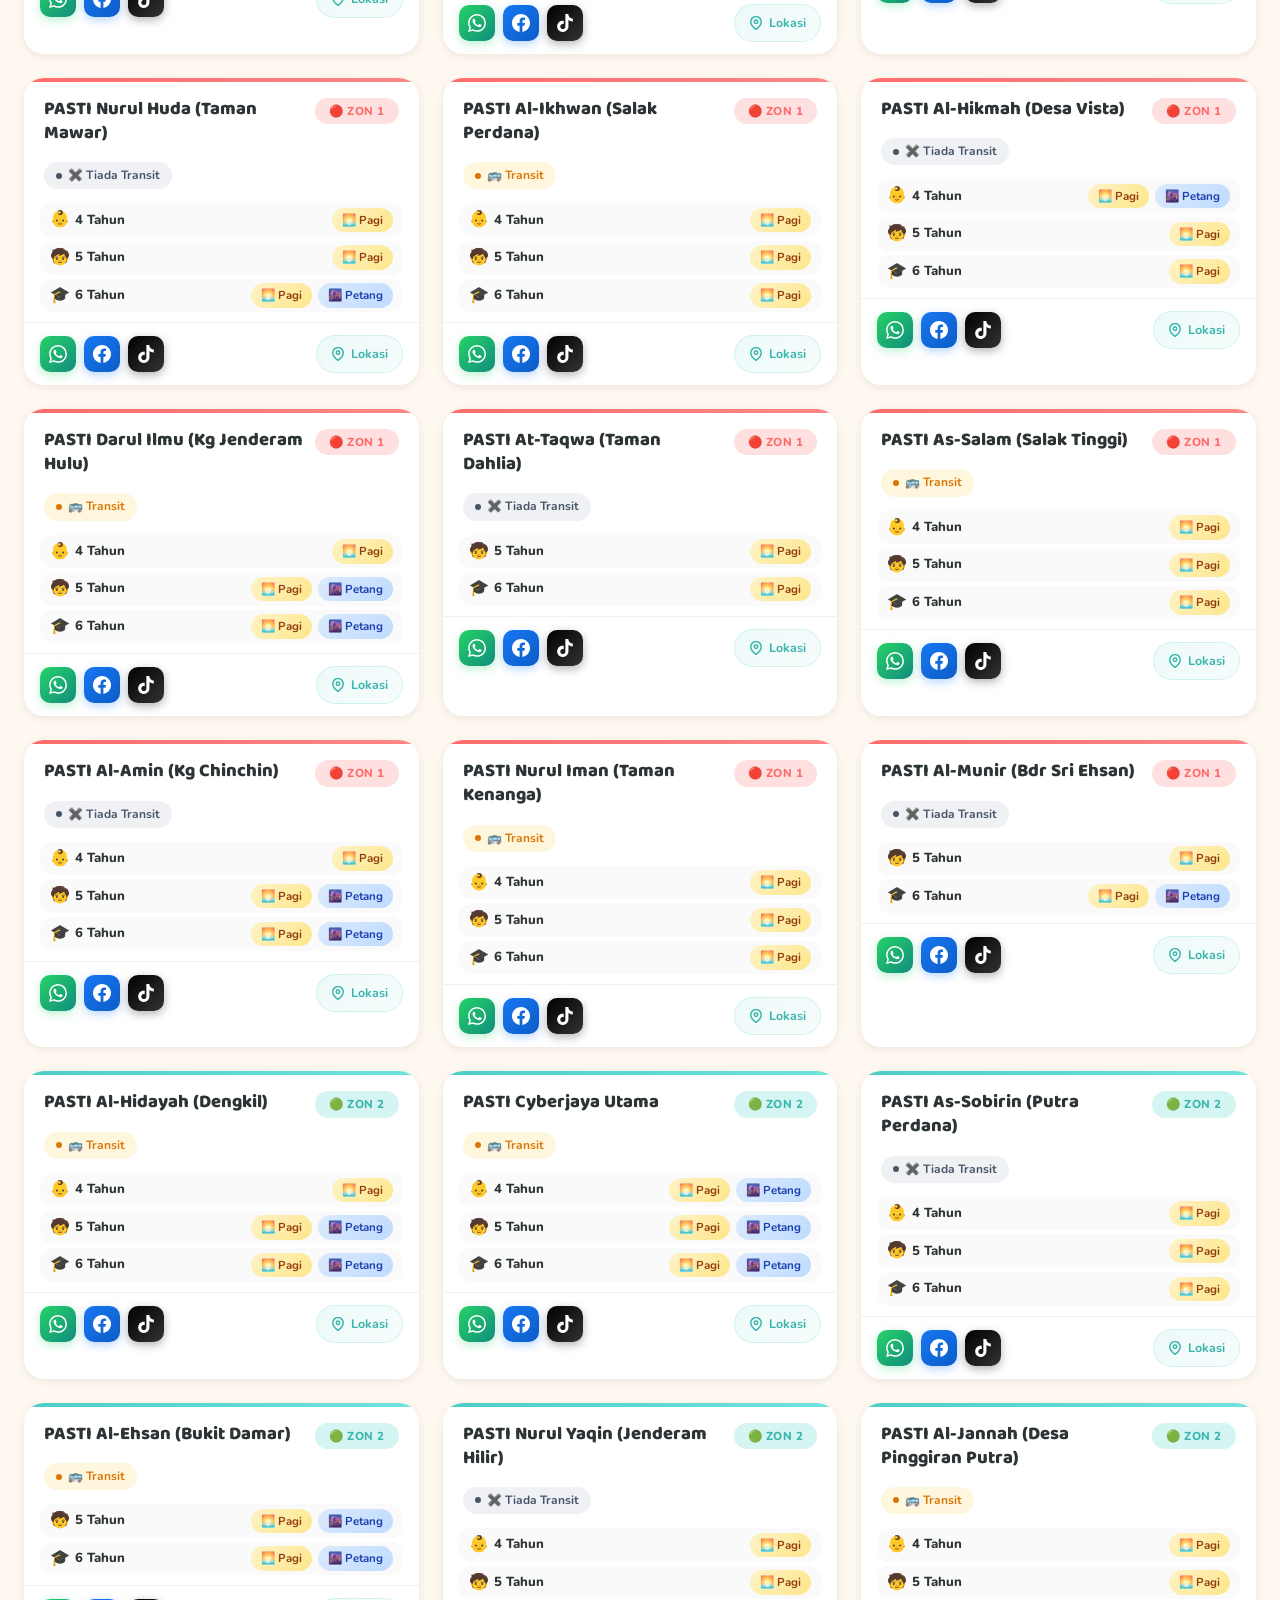
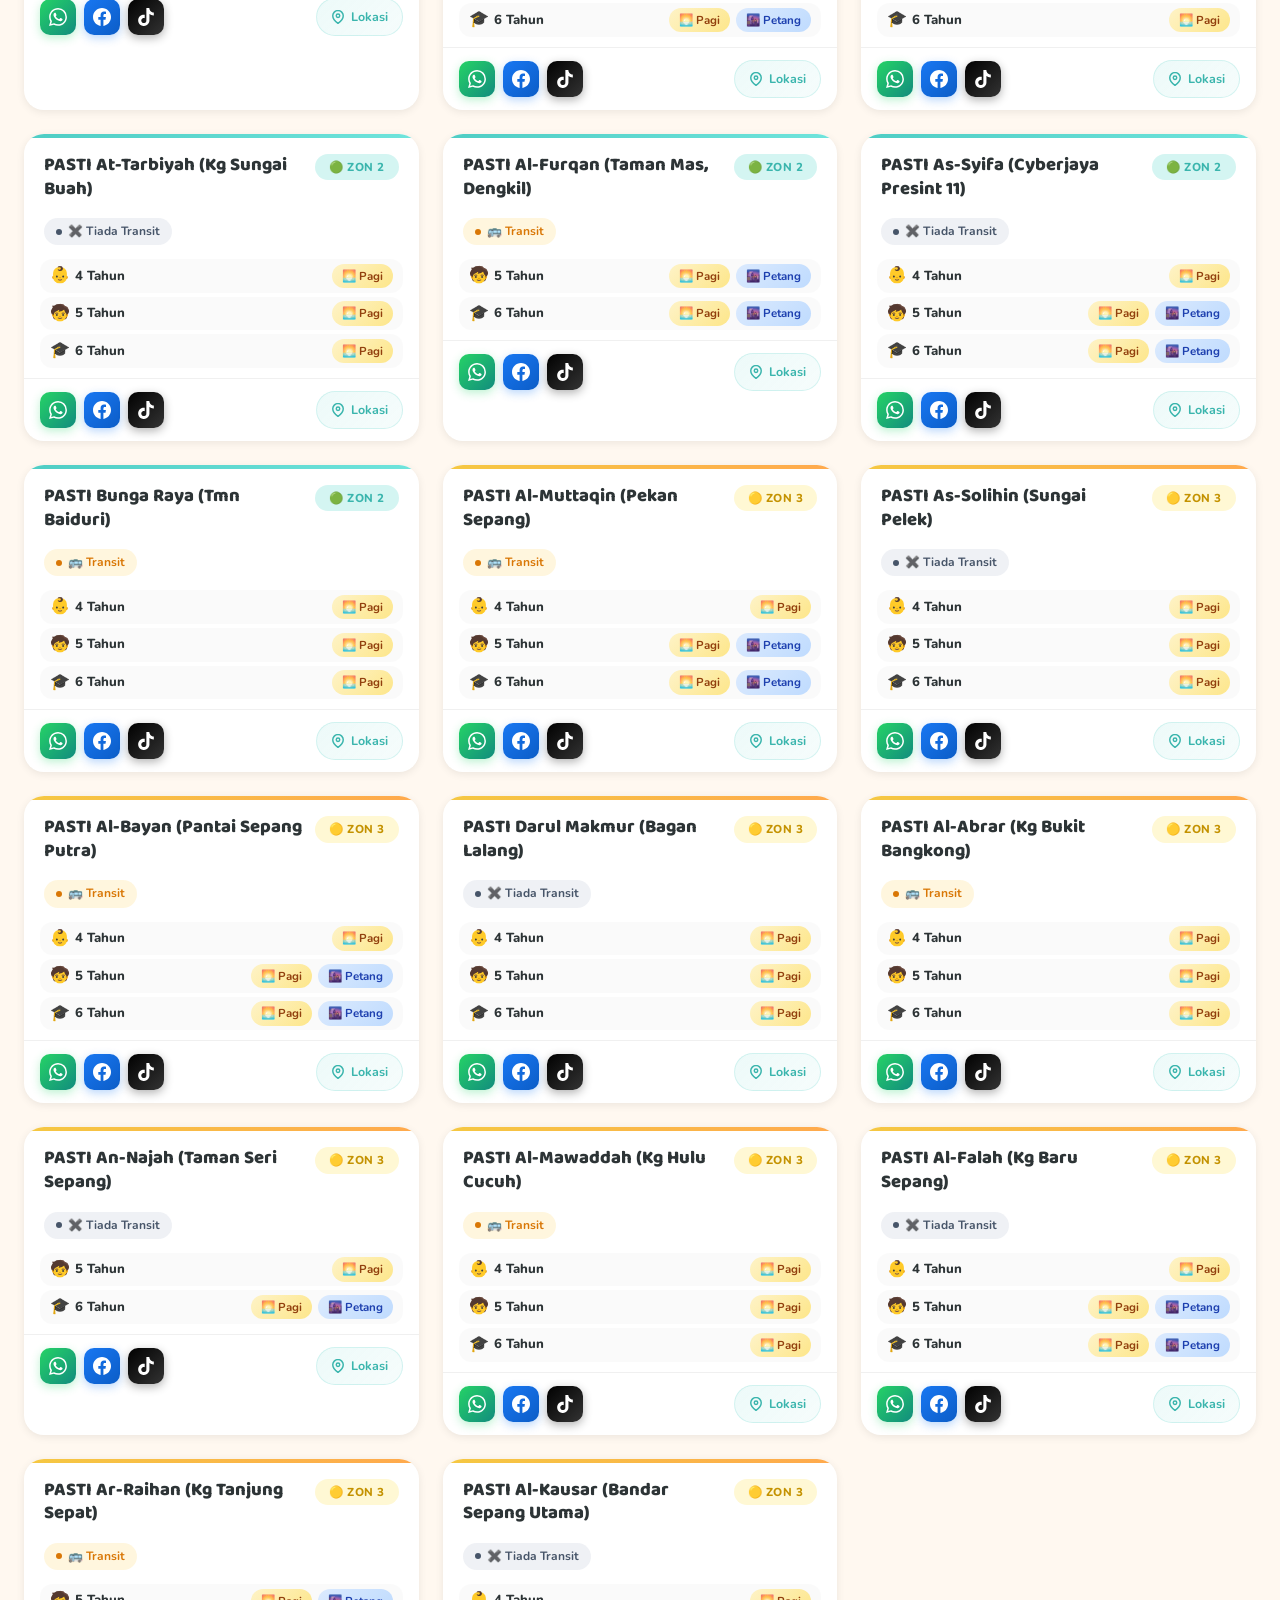
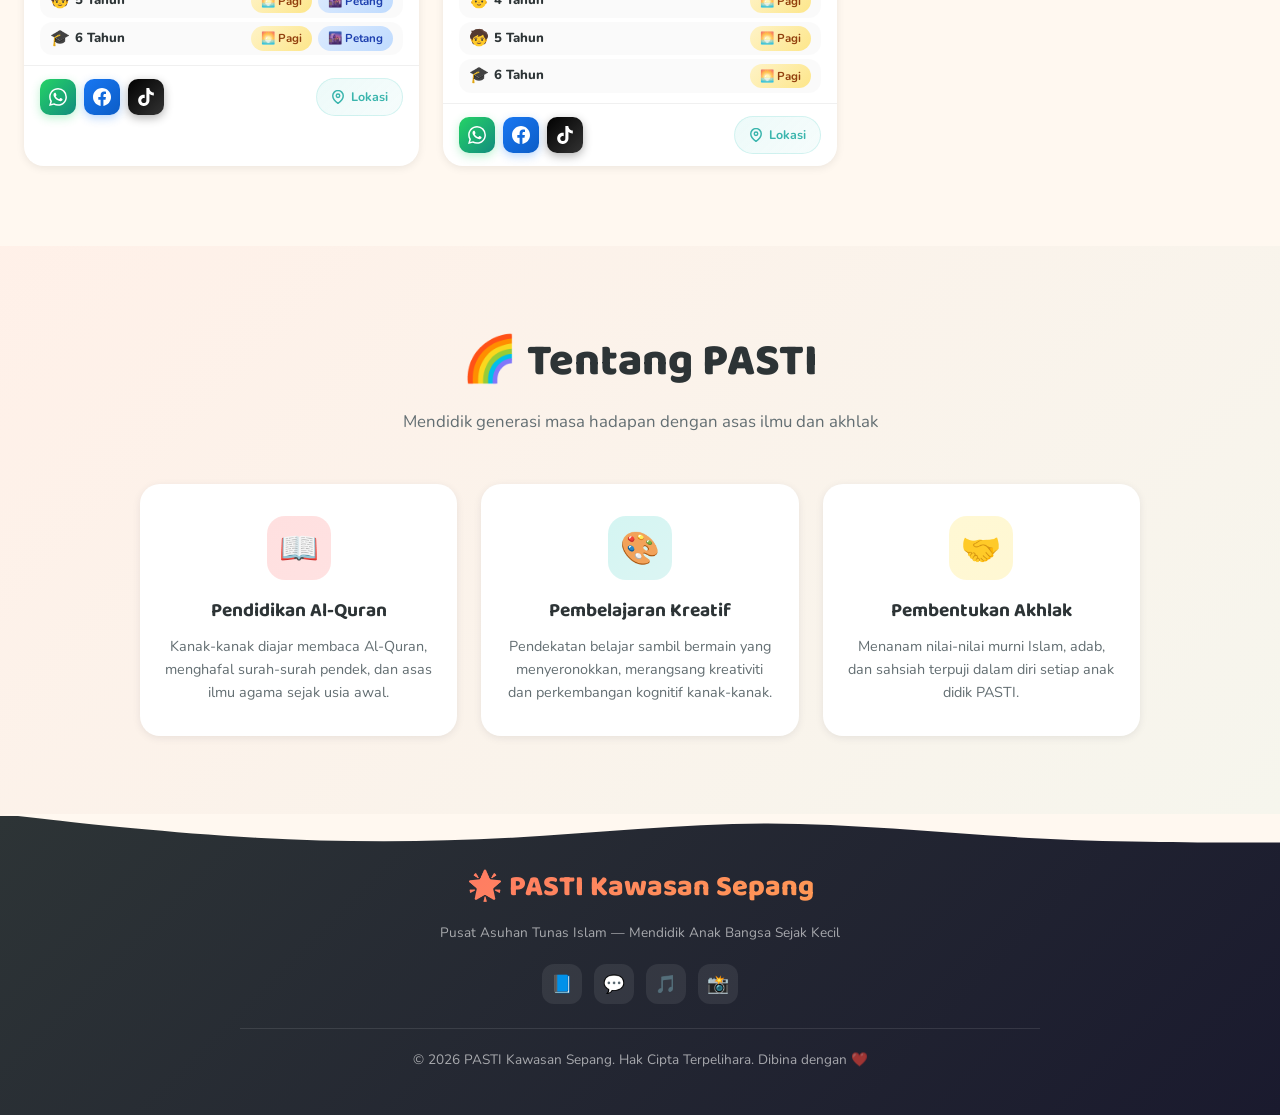
==== commit 47f72cf8: "SEO: Add metadata, JSON-LD schema, sitemap and robots.txt" ====
--- a/index.html
+++ b/index.html
@@ -3,11 +3,36 @@
 <head>
   <meta charset="UTF-8">
   <meta name="viewport" content="width=device-width, initial-scale=1.0">
-  <meta name="description" content="Direktori PASTI (Pusat Asuhan Tunas Islam) - Cari pusat pendidikan awal kanak-kanak Islam berdekatan anda. Maklumat lengkap termasuk sesi, tahun, dan lokasi.">
-  <meta name="keywords" content="PASTI, Pusat Asuhan Tunas Islam, pendidikan awal kanak-kanak, prasekolah Islam, Malaysia">
+  <meta name="description" content="Direktori PASTI Kawasan Sepang - Senarai penuh Pusat Asuhan Tunas Islam di Sepang, Salak Tinggi, Dengkil & Sg Pelek. Cari PASTI 4 tahun, 5 tahun, 6 tahun, sesi pagi, petang dan kemudahan transit.">
+  <meta name="keywords" content="PASTI, PASTI Sepang, PASTI Salak Tinggi, PASTI Dengkil, PASTI 4 tahun, PASTI transit, Pusat Asuhan Tunas Islam, tadika Islam Sepang, prasekolah Sepang, sesi pagi petang">
   <title>PASTI Kawasan Sepang — Pusat Asuhan Tunas Islam | Direktori Lengkap</title>
+  
+  <!-- Open Graph / Facebook -->
+  <meta property="og:type" content="website">
+  <meta property="og:url" content="https://iamatto01.github.io/Sentinel-Pasti/">
+  <meta property="og:title" content="PASTI Kawasan Sepang — Direktori Pusat Asuhan Tunas Islam">
+  <meta property="og:description" content="Senarai penuh PASTI di Sepang, Salak Tinggi & Dengkil. Info lengkap tahun, sesi dan kemudahan transit.">
+  
   <link rel="stylesheet" href="style.css?v=2">
   <link rel="icon" href="data:image/svg+xml,<svg xmlns='http://www.w3.org/2000/svg' viewBox='0 0 100 100'><text y='.9em' font-size='90'>🌟</text></svg>">
+  
+  <!-- JSON-LD Schema Markup -->
+  <script type="application/ld+json">
+  {
+    "@context": "https://schema.org",
+    "@type": "EducationalOrganization",
+    "name": "PASTI Kawasan Sepang",
+    "description": "Direktori Pusat Asuhan Tunas Islam (PASTI) bagi kawasan Sepang, Salak Tinggi, Dengkil, dan Sungai Pelek.",
+    "url": "https://iamatto01.github.io/Sentinel-Pasti/",
+    "address": {
+      "@type": "PostalAddress",
+      "addressLocality": "Sepang",
+      "addressRegion": "Selangor",
+      "addressCountry": "MY"
+    },
+    "keywords": "PASTI Sepang, PASTI Salak, PASTI Transit, PASTI 4 Tahun, PASTI 5 Tahun, PASTI 6 Tahun"
+  }
+  </script>
 </head>
 <body>
 
